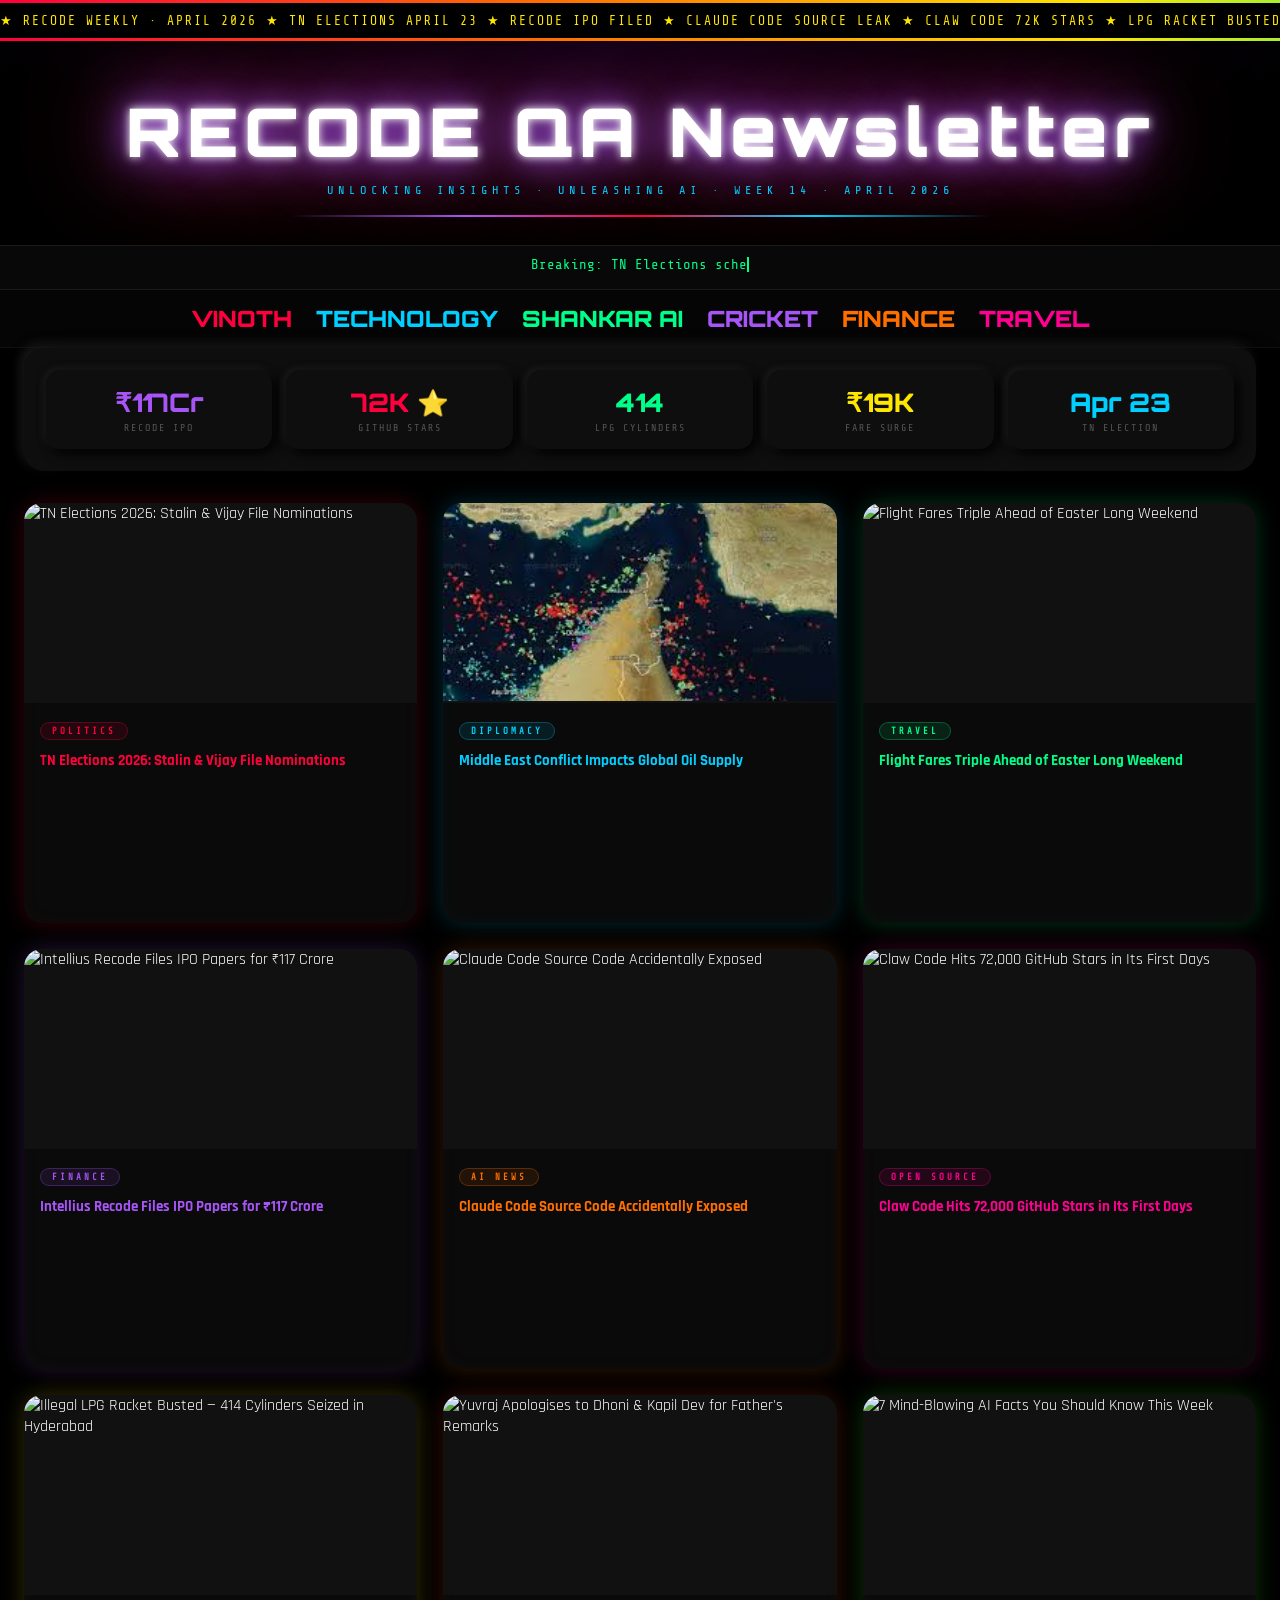
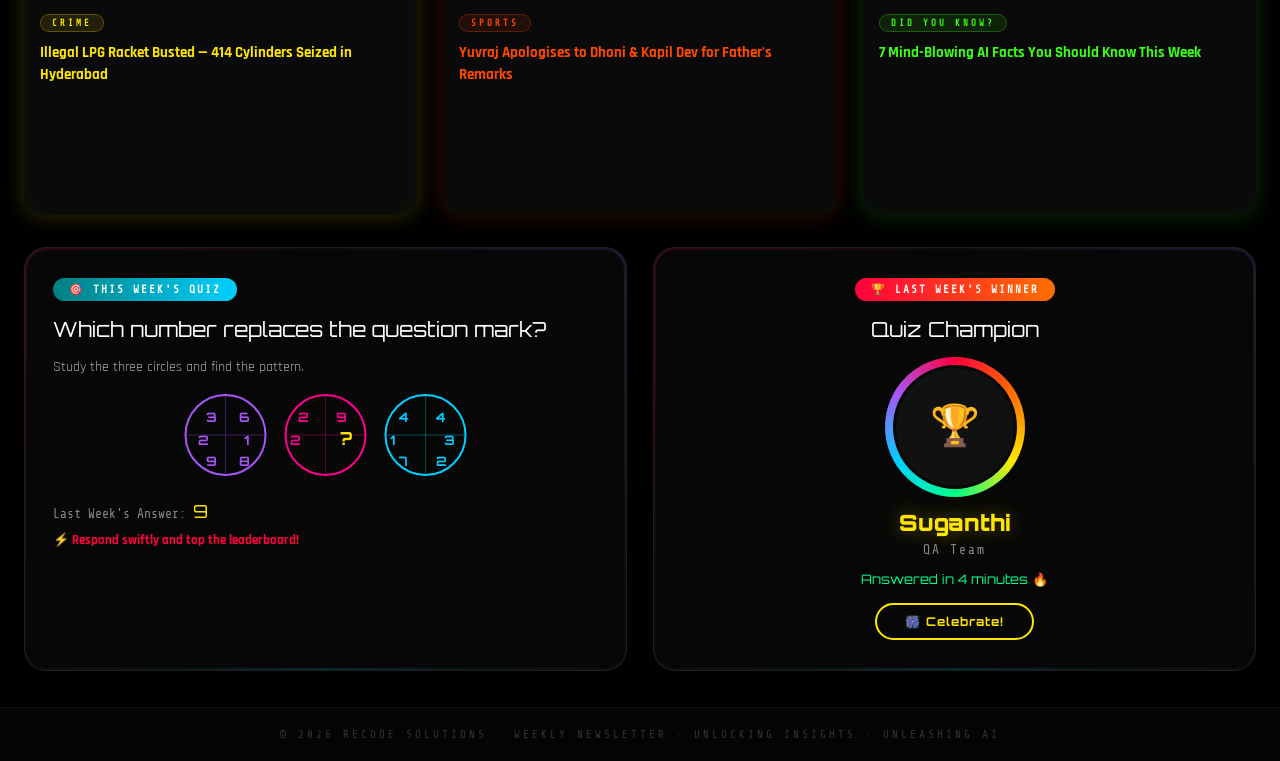
==== index.html @ 5532de7b "Add files via upload" ====
<!DOCTYPE html>
<html lang="en">
<head>
<meta charset="UTF-8">
<meta name="viewport" content="width=device-width, initial-scale=1.0">
<title>QA Weekly Newletter</title>
<style>
@import url('https://fonts.googleapis.com/css2?family=Orbitron:wght@700;900&family=Rajdhani:wght@400;600;700&family=Share+Tech+Mono&display=swap');
 
/* ============================================================
   ✏️  EDITOR: Change these values each week
   ============================================================ */
:root {
  --week-label: "WEEK 14 · APRIL 2026";
  --c1: #ff003c;
  --c2: #ff6f00;
  --c3: #ffe600;
  --c4: #00ff88;
  --c5: #00cfff;
  --c6: #a855f7;
  --c7: #ff0090;
  --c8: #ff4800;
  --c9: #39ff14;
}
 
/* ============================================================
   BASE
   ============================================================ */
*, *::before, *::after { margin: 0; padding: 0; box-sizing: border-box; }
html { scroll-behavior: smooth; }
body {
  background: #000;
  color: #fff;
  font-family: 'Rajdhani', sans-serif;
  font-size: 16px;
  overflow-x: hidden;
  cursor: crosshair;
}
 
/* ============================================================
   FIREWORKS CANVAS
   ============================================================ */
#fw-canvas {
  position: fixed; inset: 0;
  pointer-events: none;
  z-index: 9999;
}
 
/* ============================================================
   RAINBOW MARQUEE
   ============================================================ */
.marquee-border {
  background: linear-gradient(90deg,#ff003c,#ff6f00,#ffe600,#00ff88,#00cfff,#a855f7,#ff0090,#ff003c);
  background-size: 300% 100%;
  animation: gradShift 3s linear infinite;
  padding: 3px 0;
}
@keyframes gradShift { to { background-position: 300% center; } }
.marquee-inner {
  background: #000;
  padding: 7px 0;
  overflow: hidden;
  white-space: nowrap;
}
.marquee-text {
  display: inline-block;
  animation: roll 25s linear infinite;
  font-family: 'Share Tech Mono', monospace;
  font-size: 13px;
  letter-spacing: 2px;
  color: #ffe600;
}
@keyframes roll { from { transform: translateX(0); } to { transform: translateX(-50%); } }
 
/* ============================================================
   HEADER
   ============================================================ */
header {
  text-align: center;
  padding: 48px 24px 28px;
  position: relative;
  overflow: hidden;
}
.header-glow {
  position: absolute; inset: 0;
  background: radial-gradient(ellipse 80% 60% at 50% 0%, #1a003088 0%, #000 70%);
}
.neon-title {
  position: relative;
  font-family: 'Orbitron', monospace;
  font-size: clamp(2rem, 6vw, 4.2rem);
  font-weight: 900;
  letter-spacing: 6px;
  color: #fff;
  text-shadow: 0 0 10px #fff, 0 0 30px #a855f7, 0 0 70px #a855f7, 0 0 120px #ff003c;
  animation: flicker 5s infinite;
}
@keyframes flicker {
  0%,94%,100% { text-shadow: 0 0 10px #fff, 0 0 30px #a855f7, 0 0 70px #a855f7, 0 0 120px #ff003c; }
  95% { text-shadow: 0 0 4px #fff, 0 0 8px #a855f7; }
  97% { text-shadow: 0 0 10px #fff, 0 0 30px #a855f7, 0 0 70px #a855f7, 0 0 120px #ff003c; }
}
.header-sub {
  position: relative;
  font-family: 'Share Tech Mono', monospace;
  font-size: 12px;
  letter-spacing: 5px;
  color: #00cfff;
  margin-top: 10px;
  animation: pulseFade 2.5s ease-in-out infinite;
}
@keyframes pulseFade { 0%,100%{opacity:1} 50%{opacity:.35} }
.header-rule {
  position: relative;
  height: 2px;
  background: linear-gradient(90deg, transparent, #a855f7, #ff003c, #00cfff, transparent);
  max-width: 700px;
  margin: 18px auto 0;
}
 
/* ============================================================
   TYPEWRITER BAR
   ============================================================ */
.tw-bar {
  background: #080808;
  border-top: 1px solid #1a1a1a;
  border-bottom: 1px solid #1a1a1a;
  padding: 11px 24px;
  text-align: center;
}
.tw-text {
  font-family: 'Share Tech Mono', monospace;
  font-size: 14px;
  color: #00ff88;
  border-right: 2px solid #00ff88;
  display: inline-block;
  animation: blink .6s step-end infinite;
  white-space: nowrap;
  overflow: hidden;
  max-width: 90vw;
}
@keyframes blink { 50% { border-color: transparent; } }
 
/* ============================================================
   KINETIC TOPICS
   ============================================================ */
.kinetic-strip {
  overflow: hidden;
  padding: 14px 20px;
  background: #050505;
  border-bottom: 1px solid #111;
  text-align: center;
}
.kinetic-word {
  display: inline-block;
  font-family: 'Orbitron', monospace;
  font-size: clamp(.8rem, 2.2vw, 1.4rem);
  font-weight: 900;
  margin: 0 10px;
  cursor: pointer;
  transition: transform .15s;
  animation: float 3s ease-in-out infinite;
}
.kinetic-word:nth-child(1) { color: var(--c1); animation-delay: 0s; }
.kinetic-word:nth-child(2) { color: var(--c5); animation-delay: .2s; }
.kinetic-word:nth-child(3) { color: var(--c4); animation-delay: .4s; }
.kinetic-word:nth-child(4) { color: var(--c6); animation-delay: .6s; }
.kinetic-word:nth-child(5) { color: var(--c2); animation-delay: .8s; }
.kinetic-word:nth-child(6) { color: var(--c7); animation-delay: 1s; }
@keyframes float { 0%,100%{transform:translateY(0) rotate(0)} 50%{transform:translateY(-8px) rotate(-2deg)} }
 
/* ============================================================
   STATS STRIP (Neumorphism)
   ============================================================ */
.neu-strip {
  margin: 0 24px 32px;
  background: #0e0e0e;
  border-radius: 20px;
  padding: 22px;
  box-shadow: 8px 8px 22px #000, -4px -4px 12px #1c1c1c;
  display: flex;
  gap: 14px;
  flex-wrap: wrap;
  justify-content: center;
}
.neu-stat {
  background: #0e0e0e;
  border-radius: 14px;
  padding: 16px 22px;
  box-shadow: 4px 4px 12px #000, -2px -2px 7px #1e1e1e;
  text-align: center;
  flex: 1;
  min-width: 120px;
  cursor: pointer;
  transition: box-shadow .2s, transform .2s;
}
.neu-stat:hover {
  box-shadow: inset 3px 3px 10px #000, inset -2px -2px 6px #1e1e1e;
  transform: scale(.97);
}
.neu-num {
  font-family: 'Orbitron', monospace;
  font-size: 1.6rem;
  font-weight: 900;
  margin-bottom: 4px;
}
.neu-label {
  font-size: 10px;
  color: #555;
  letter-spacing: 2px;
  text-transform: uppercase;
  font-family: 'Share Tech Mono', monospace;
}
 
/* ============================================================
   MAIN GRID
   ============================================================ */
.grid {
  display: grid;
  grid-template-columns: repeat(auto-fit, minmax(300px, 1fr));
  gap: 26px;
  padding: 0 24px 32px;
}
 
/* ============================================================
   FLIP CARDS (3D)
   ============================================================ */
.flip-card {
  perspective: 1100px;
  cursor: pointer;
  height: 420px;
}
.flip-inner {
  position: relative;
  width: 100%;
  height: 100%;
  transform-style: preserve-3d;
  transition: transform .75s cubic-bezier(.4,2,.55,1);
}
.flip-card:hover .flip-inner { transform: rotateY(180deg); }
.flip-front, .flip-back {
  position: absolute;
  inset: 0;
  backface-visibility: hidden;
  border-radius: 18px;
  overflow: hidden;
}
.flip-front { background: #0a0a0a; }
.flip-back {
  transform: rotateY(180deg);
  display: flex;
  flex-direction: column;
  justify-content: center;
  align-items: center;
  padding: 28px 24px;
  text-align: center;
  gap: 12px;
}
.card-img {
  width: 100%;
  height: 200px;
  object-fit: cover;
  display: block;
  border-bottom: 2px solid #111;
}
.card-body { padding: 16px; }
.card-tag {
  display: inline-block;
  font-size: 9px;
  font-weight: 700;
  font-family: 'Share Tech Mono', monospace;
  letter-spacing: 3px;
  padding: 3px 11px;
  border-radius: 20px;
  margin-bottom: 10px;
  text-transform: uppercase;
}
.card-title {
  font-size: 15px;
  font-weight: 700;
  line-height: 1.45;
  font-family: 'Rajdhani', sans-serif;
}
.back-emoji { font-size: 44px; line-height: 1; }
.back-title { font-size: 17px; font-weight: 700; color: #fff; font-family: 'Orbitron', monospace; line-height: 1.3; }
.back-text { font-size: 13px; line-height: 1.7; opacity: .82; font-family: 'Rajdhani', sans-serif; }
.back-btn {
  margin-top: 6px;
  padding: 9px 24px;
  border-radius: 30px;
  border: none;
  font-weight: 700;
  font-size: 13px;
  font-family: 'Orbitron', monospace;
  letter-spacing: 1px;
  cursor: pointer;
  transition: transform .2s, box-shadow .2s;
}
.back-btn:hover { transform: scale(1.08); }
 
/* Per-card color theming — 9 colors */
.n1 .flip-front { box-shadow: 0 0 22px #ff003c33, inset 0 0 18px #ff003c0a; }
.n1 .flip-back  { background: linear-gradient(135deg,#1a0010,#2d0020); }
.n1 .card-tag   { background:#ff003c1a; color:var(--c1); border:1px solid #ff003c44; }
.n1 .card-title { color: var(--c1); }
.n1 .back-title { color: var(--c1); }
.n1 .back-btn   { background: var(--c1); color: #fff; }
 
.n2 .flip-front { box-shadow: 0 0 22px #00cfff33, inset 0 0 18px #00cfff0a; }
.n2 .flip-back  { background: linear-gradient(135deg,#001a2d,#00223d); }
.n2 .card-tag   { background:#00cfff1a; color:var(--c5); border:1px solid #00cfff44; }
.n2 .card-title { color: var(--c5); }
.n2 .back-title { color: var(--c5); }
.n2 .back-btn   { background: var(--c5); color: #000; }
 
.n3 .flip-front { box-shadow: 0 0 22px #00ff8833, inset 0 0 18px #00ff880a; }
.n3 .flip-back  { background: linear-gradient(135deg,#001a10,#002018); }
.n3 .card-tag   { background:#00ff881a; color:var(--c4); border:1px solid #00ff8844; }
.n3 .card-title { color: var(--c4); }
.n3 .back-title { color: var(--c4); }
.n3 .back-btn   { background: var(--c4); color: #000; }
 
.n4 .flip-front { box-shadow: 0 0 22px #a855f733, inset 0 0 18px #a855f70a; }
.n4 .flip-back  { background: linear-gradient(135deg,#160028,#200038); }
.n4 .card-tag   { background:#a855f71a; color:var(--c6); border:1px solid #a855f744; }
.n4 .card-title { color: var(--c6); }
.n4 .back-title { color: var(--c6); }
.n4 .back-btn   { background: var(--c6); color: #fff; }
 
.n5 .flip-front { box-shadow: 0 0 22px #ff6f0033, inset 0 0 18px #ff6f000a; }
.n5 .flip-back  { background: linear-gradient(135deg,#1a0e00,#2a1600); }
.n5 .card-tag   { background:#ff6f001a; color:var(--c2); border:1px solid #ff6f0044; }
.n5 .card-title { color: var(--c2); }
.n5 .back-title { color: var(--c2); }
.n5 .back-btn   { background: var(--c2); color: #fff; }
 
.n6 .flip-front { box-shadow: 0 0 22px #ff009033, inset 0 0 18px #ff00900a; }
.n6 .flip-back  { background: linear-gradient(135deg,#1a0018,#2a0028); }
.n6 .card-tag   { background:#ff00901a; color:var(--c7); border:1px solid #ff009044; }
.n6 .card-title { color: var(--c7); }
.n6 .back-title { color: var(--c7); }
.n6 .back-btn   { background: var(--c7); color: #fff; }
 
.n7 .flip-front { box-shadow: 0 0 22px #ffe60033, inset 0 0 18px #ffe6000a; }
.n7 .flip-back  { background: linear-gradient(135deg,#1a1800,#2a2600); }
.n7 .card-tag   { background:#ffe6001a; color:var(--c3); border:1px solid #ffe60044; }
.n7 .card-title { color: var(--c3); }
.n7 .back-title { color: var(--c3); }
.n7 .back-btn   { background: var(--c3); color: #000; }
 
.n8 .flip-front { box-shadow: 0 0 22px #ff480033, inset 0 0 18px #ff48000a; }
.n8 .flip-back  { background: linear-gradient(135deg,#1a0800,#2a1000); }
.n8 .card-tag   { background:#ff48001a; color:var(--c8); border:1px solid #ff480044; }
.n8 .card-title { color: var(--c8); }
.n8 .back-title { color: var(--c8); }
.n8 .back-btn   { background: var(--c8); color: #fff; }
 
.n9 .flip-front { box-shadow: 0 0 22px #39ff1433, inset 0 0 18px #39ff140a; }
.n9 .flip-back  { background: linear-gradient(135deg,#001a00,#002800); }
.n9 .card-tag   { background:#39ff141a; color:var(--c9); border:1px solid #39ff1444; }
.n9 .card-title { color: var(--c9); }
.n9 .back-title { color: var(--c9); }
.n9 .back-btn   { background: var(--c9); color: #000; }
 
/* ============================================================
   BOTTOM ROW: QUIZ + WINNER
   ============================================================ */
.bottom-row {
  display: grid;
  grid-template-columns: 1fr 1fr;
  gap: 26px;
  padding: 0 24px 36px;
}
@media(max-width:640px) { .bottom-row { grid-template-columns: 1fr; } }
 
/* Glassmorphism panels */
.glass-panel {
  position: relative;
  background: rgba(255,255,255,.04);
  backdrop-filter: blur(20px);
  border: 1px solid rgba(255,255,255,.09);
  border-radius: 22px;
  padding: 30px 28px;
  overflow: hidden;
  cursor: pointer;
}
.glass-panel::before {
  content: '';
  position: absolute;
  top: -60%; left: -60%;
  width: 220%; height: 220%;
  background: conic-gradient(transparent 0deg,#a855f728 60deg,transparent 120deg,#00cfff28 180deg,transparent 240deg,#ff003c28 300deg,transparent 360deg);
  animation: spin 10s linear infinite;
  z-index: 0;
}
.glass-panel::after {
  content: '';
  position: absolute;
  inset: 2px;
  background: #070707;
  border-radius: 20px;
  z-index: 1;
}
@keyframes spin { to { transform: rotate(360deg); } }
.glass-inner { position: relative; z-index: 2; }
 
/* Quiz panel */
.quiz-badge {
  display: inline-block;
  padding: 5px 16px;
  border-radius: 20px;
  font-size: 11px;
  font-weight: 700;
  letter-spacing: 2px;
  background: linear-gradient(90deg, #008080, #00cfff);
  color: #fff;
  font-family: 'Share Tech Mono', monospace;
  text-transform: uppercase;
  margin-bottom: 14px;
}
.quiz-title {
  font-family: 'Orbitron', monospace;
  font-size: clamp(.9rem,2.2vw,1.3rem);
  color: #fff;
  margin-bottom: 14px;
  line-height: 1.4;
}
.quiz-question {
  font-size: 14px;
  color: #aaa;
  margin-bottom: 14px;
  font-family: 'Rajdhani', sans-serif;
}
.quiz-answer-box {
  display: flex;
  align-items: center;
  gap: 14px;
  flex-wrap: wrap;
  margin-bottom: 14px;
}
.quiz-last {
  font-size: 13px;
  color: #888;
  font-family: 'Share Tech Mono', monospace;
}
.quiz-last span { color: #ffe600; font-size: 18px; font-family: 'Orbitron', monospace; }
.quiz-cta {
  color: #ff003c;
  font-weight: 700;
  font-size: 13px;
  font-family: 'Rajdhani', sans-serif;
  margin-top: 10px;
}
 
/* Quiz SVG circles */
.quiz-svg text { font-family: 'Orbitron', monospace; font-weight: 700; }
 
/* Winner panel */
.winner-badge {
  display: inline-block;
  padding: 5px 16px;
  border-radius: 20px;
  font-size: 11px;
  font-weight: 700;
  letter-spacing: 2px;
  background: linear-gradient(90deg, #ff003c, #ff6f00);
  color: #fff;
  font-family: 'Share Tech Mono', monospace;
  text-transform: uppercase;
  margin-bottom: 14px;
}
.winner-title {
  font-family: 'Orbitron', monospace;
  font-size: clamp(.9rem,2.2vw,1.3rem);
  color: #fff;
  margin-bottom: 18px;
  line-height: 1.4;
}
.winner-photo-wrap {
  position: relative;
  width: 130px;
  height: 130px;
  margin: 0 auto 16px;
}
.winner-photo-ring {
  position: absolute;
  inset: -5px;
  border-radius: 50%;
  background: conic-gradient(#ff003c, #ff6f00, #ffe600, #00ff88, #00cfff, #a855f7, #ff003c);
  animation: spin 3s linear infinite;
}
.winner-photo-mask {
  position: absolute;
  inset: 3px;
  border-radius: 50%;
  background: #070707;
  z-index: 1;
}
.winner-photo {
  position: absolute;
  inset: 6px;
  border-radius: 50%;
  object-fit: cover;
  z-index: 2;
  width: calc(100% - 12px);
  height: calc(100% - 12px);
  display: block;
}
/* Placeholder avatar when no photo */
.winner-avatar {
  position: absolute;
  inset: 6px;
  border-radius: 50%;
  z-index: 2;
  display: flex;
  align-items: center;
  justify-content: center;
  font-size: 40px;
  background: #111;
}
.winner-name {
  font-family: 'Orbitron', monospace;
  font-size: 1.4rem;
  font-weight: 900;
  color: #ffe600;
  text-align: center;
  text-shadow: 0 0 20px #ffe60066;
  margin-bottom: 6px;
  animation: pulseFade 2s ease-in-out infinite;
}
.winner-dept {
  font-size: 13px;
  color: #888;
  text-align: center;
  font-family: 'Share Tech Mono', monospace;
  letter-spacing: 2px;
}
.winner-score {
  text-align: center;
  margin-top: 14px;
  font-family: 'Orbitron', monospace;
  font-size: 13px;
  color: #00ff88;
}
.confetti-btn {
  display: block;
  margin: 16px auto 0;
  padding: 9px 28px;
  border-radius: 30px;
  border: 2px solid #ffe600;
  background: transparent;
  color: #ffe600;
  font-family: 'Orbitron', monospace;
  font-size: 12px;
  font-weight: 700;
  cursor: pointer;
  letter-spacing: 1px;
  transition: background .2s, color .2s, transform .2s;
}
.confetti-btn:hover { background: #ffe600; color: #000; transform: scale(1.05); }
 
/* ============================================================
   CLICK BLAST
   ============================================================ */
.blast {
  position: fixed;
  width: 60px; height: 60px;
  border-radius: 50%;
  pointer-events: none;
  z-index: 9998;
  transform: translate(-50%,-50%) scale(0);
  animation: blastOut .5s ease forwards;
}
@keyframes blastOut {
  0%  { transform: translate(-50%,-50%) scale(0); opacity: 1; }
  100%{ transform: translate(-50%,-50%) scale(5); opacity: 0; }
}
 
/* ============================================================
   ANIMATION CLASSES
   ============================================================ */
@keyframes shake    { 0%,100%{transform:translateX(0)} 15%,45%,75%{transform:translateX(-8px)} 30%,60%,90%{transform:translateX(8px)} }
@keyframes rubber   { 0%{transform:scale(1,1)} 30%{transform:scale(1.25,.75)} 45%{transform:scale(.75,1.25)} 65%{transform:scale(1.1,.9)} 100%{transform:scale(1,1)} }
@keyframes flashAn  { 0%,100%{opacity:1} 50%{opacity:.08} }
@keyframes wobble   { 0%,100%{transform:rotate(0)} 15%{transform:rotate(-9deg)} 30%{transform:rotate(7deg)} 50%{transform:rotate(-5deg)} 70%{transform:rotate(3deg)} 90%{transform:rotate(-1deg)} }
@keyframes bounceUp { 0%,100%{transform:translateY(0)} 40%{transform:translateY(-28px)} 70%{transform:translateY(-14px)} 90%{transform:translateY(-4px)} }
.a-shake   { animation: shake    .5s ease }
.a-rubber  { animation: rubber   .6s ease }
.a-flash   { animation: flashAn  .35s ease 2 }
.a-wobble  { animation: wobble   .7s ease }
.a-bounce  { animation: bounceUp .8s ease }
 
/* ============================================================
   SCROLL REVEAL
   ============================================================ */
.reveal { opacity: 0; transform: translateY(36px); transition: opacity .7s ease, transform .7s ease; }
.reveal.in { opacity: 1; transform: translateY(0); }
 
/* ============================================================
   FOOTER
   ============================================================ */
footer {
  text-align: center;
  padding: 20px;
  background: #040404;
  border-top: 1px solid #111;
  font-size: 11px;
  color: #333;
  letter-spacing: 3px;
  font-family: 'Share Tech Mono', monospace;
}
 
/* ============================================================
   RESPONSIVE
   ============================================================ */
@media(max-width:480px) {
  .grid { grid-template-columns: 1fr; padding: 0 12px 24px; }
  .bottom-row { padding: 0 12px 28px; }
  .neu-strip { margin: 0 12px 24px; }
}
</style>
</head>
<body>
 
<canvas id="fw-canvas"></canvas>
 
<!-- ================================================================
  ✏️  HOW TO UPDATE EACH WEEK:
  
  1. Change MARQUEE text below
  2. Change TOPICS in kinetic strip
  3. Change STATS numbers
  4. Change each card: data-tag, data-emoji, heading, paragraph, img src
  5. Change QUIZ question image/text
  6. Change WINNER name, dept, photo src
================================================================ -->
 
 
<!-- ── MARQUEE ─────────────────────────────────────────────────── -->
<div class="marquee-border">
  <div class="marquee-inner">
    <span class="marquee-text" id="marquee-content">
      <!-- ✏️ EDIT: Add your weekly headlines here (copy the whole span and repeat) -->
      ★ RECODE WEEKLY · APRIL 2026 ★ TN ELECTIONS APRIL 23 ★ RECODE IPO FILED ★ CLAUDE CODE SOURCE LEAK ★ CLAW CODE 72K STARS ★ LPG RACKET BUSTED ★ YUVRAJ APOLOGY ★ FLIGHT FARES SURGE ★ DID YOU KNOW? ★ THIS WEEK'S QUIZ ★ &nbsp;&nbsp;&nbsp;&nbsp;
      ★ RECODE WEEKLY · APRIL 2026 ★ TN ELECTIONS APRIL 23 ★ RECODE IPO FILED ★ CLAUDE CODE SOURCE LEAK ★ CLAW CODE 72K STARS ★ LPG RACKET BUSTED ★ YUVRAJ APOLOGY ★ FLIGHT FARES SURGE ★ DID YOU KNOW? ★ THIS WEEK'S QUIZ ★ &nbsp;&nbsp;&nbsp;&nbsp;
    </span>
  </div>
</div>
 
 
<!-- ── HEADER ──────────────────────────────────────────────────── -->
<header>
  <div class="header-glow"></div>
  <div class="neon-title">RECODE QA Newsletter</div>
  <!-- ✏️ EDIT: Change edition label -->
  <div class="header-sub">UNLOCKING INSIGHTS · UNLEASHING AI · WEEK 14 · APRIL 2026</div>
  <div class="header-rule"></div>
</header>
 
 
<!-- ── TYPEWRITER BAR ──────────────────────────────────────────── -->
<div class="tw-bar"><span class="tw-text" id="tw"></span></div>
 
 
<!-- ── KINETIC TOPICS ──────────────────────────────────────────── -->
<div class="kinetic-strip">
  <!-- ✏️ EDIT: Change topic keywords to match this week's stories -->
  <span class="kinetic-word" onclick="anim(this,'a-shake')">VINOTH</span>
  <span class="kinetic-word" onclick="anim(this,'a-rubber')">TECHNOLOGY</span>
  <span class="kinetic-word" onclick="anim(this,'a-bounce')">SHANKAR AI</span>
  <span class="kinetic-word" onclick="anim(this,'a-wobble')">CRICKET</span>
  <span class="kinetic-word" onclick="anim(this,'a-flash')">FINANCE</span>
  <span class="kinetic-word" onclick="anim(this,'a-shake')">TRAVEL</span>
</div>
 
 
<!-- ── STATS STRIP ─────────────────────────────────────────────── -->
<div class="neu-strip reveal">
  <!-- ✏️ EDIT: Change numbers and labels each week -->
  <div class="neu-stat" onclick="blast(event,'#a855f7');anim(this,'a-bounce')">
    <div class="neu-num" style="color:var(--c6)">₹117Cr</div>
    <div class="neu-label">Recode IPO</div>
  </div>
  <div class="neu-stat" onclick="blast(event,'#ff003c');anim(this,'a-wobble')">
    <div class="neu-num" style="color:var(--c1)">72K ⭐</div>
    <div class="neu-label">GitHub Stars</div>
  </div>
  <div class="neu-stat" onclick="blast(event,'#00ff88');anim(this,'a-rubber')">
    <div class="neu-num" style="color:var(--c4)">414</div>
    <div class="neu-label">LPG Cylinders</div>
  </div>
  <div class="neu-stat" onclick="blast(event,'#ffe600');anim(this,'a-flash')">
    <div class="neu-num" style="color:var(--c3)">₹19K</div>
    <div class="neu-label">Fare Surge</div>
  </div>
  <div class="neu-stat" onclick="blast(event,'#00cfff');anim(this,'a-bounce')">
    <div class="neu-num" style="color:var(--c5)">Apr 23</div>
    <div class="neu-label">TN Election</div>
  </div>
</div>
 
 
<!-- ══════════════════════════════════════════════════════════════
     9 NEWS CARDS — EDIT EACH CARD'S content below
     Fields to update per card:
       data-tag  → category label
       data-emoji → emoji for back side
       <h3>      → headline
       <p>       → article paragraph (shown on back)
       <img src> → image URL or base64
     The front shows headline + image.
     Hover/tap the card to flip and read the full paragraph.
══════════════════════════════════════════════════════════════ -->
<div class="grid">
 
  <!-- CARD 1 ✏️ -->
  <article class="flip-card n1 reveal"
    data-tag="POLITICS"
    data-emoji=""
    data-headline="TN Elections 2026: Stalin & Vijay File Nominations"
    data-para="Actor-turned-politician Vijay has filed his nomination for the 2026 Tamil Nadu Assembly elections from Perambur and Tiruchi East constituencies as the president of Tamilaga Vettri Kazhagam. Meanwhile, Chief Minister M. K. Stalin filed from Kolathur, eyeing a fourth consecutive victory. Elections are set for April 23, 2026."
    data-img="https://encrypted-tbn0.gstatic.com/images?q=tbn:ANd9GcRANi2TZniHPhq_abMFI65aEJmJFAfCJL1vHQ&s"
    onclick="blast(event,'#ff003c')">
  </article>
 
  <!-- CARD 2 ✏️ -->
  <article class="flip-card n2 reveal"
    data-tag="DIPLOMACY"
    data-emoji="⛴️"
    data-headline="Middle East Conflict Impacts Global Oil Supply"
    data-para="The ongoing Middle East conflict has significantly disrupted global oil supply
routes, especially through the Strait of Hormuz, a vital energy corridor. Recent
reports highlight delays and restrictions in oil tanker movements, causing
concern across global markets. Since nearly 20% of the world’s oil passes
through this route, the disruption has created major supply uncertainty. Oil
prices have become volatile, with upward trends driven by fears of shortages.
Experts warn that prolonged tensions could push fuel prices higher and
contribute to global inflation. The crisis is also affecting international trade and
shipping operations. Several countries are assessing alternative supply
strategies to manage risks.​"
    data-img="[data-uri]"
    onclick="blast(event,'#00cfff')">
  </article>
 
  <!-- CARD 3 ✏️ -->
  <article class="flip-card n3 reveal"
    data-tag="TRAVEL"
    data-emoji="✈️"
    data-headline="Flight Fares Triple Ahead of Easter Long Weekend"
    data-para="Flight fares from Chennai have nearly tripled ahead of the Good Friday–Easter weekend due to high demand. Routes like Hyderabad, Kochi, and Bengaluru have seen sharp price increases, with fares rising up to ₹19,000. Travel within Tamil Nadu has also become significantly more expensive."
    data-img="https://via.placeholder.com/600x200/001a10/00ff88?text=Flight+Fare+Surge"
    onclick="blast(event,'#00ff88')">
  </article>
 
  <!-- CARD 4 ✏️ -->
  <article class="flip-card n4 reveal"
    data-tag="FINANCE"
    data-emoji="📈"
    data-headline="Intellius Recode Files IPO Papers for ₹117 Crore"
    data-para="Intellius Recode, a Chennai-based technology and digital automation company, filed for an IPO with SEBI on March 27. The IPO includes a ₹117 crore fresh issue and an offer-for-sale of 12.9 lakh shares. Promoters hold 86.84% stake. The company plans to use funds for digital worker development and sub-contracting costs."
    data-img="https://via.placeholder.com/600x200/160028/a855f7?text=Recode+IPO"
    onclick="blast(event,'#a855f7')">
  </article>
 
  <!-- CARD 5 ✏️ -->
  <article class="flip-card n5 reveal"
    data-tag="AI NEWS"
    data-emoji="🔓"
    data-headline="Claude Code Source Code Accidentally Exposed"
    data-para="Anthropic accidentally exposed the full source code of its coding tool Claude Code due to a packaging oversight. Security researcher Chao Fan Shau discovered that a 60MB source map file (cli.js.map) included in the npm package allowed full reconstruction of the original TypeScript code — a serious mistake in a production release."
    data-img="https://via.placeholder.com/600x200/1a0e00/ff6f00?text=Claude+Code+Leak"
    onclick="blast(event,'#ff6f00')">
  </article>
 
  <!-- CARD 6 ✏️ -->
  <article class="flip-card n6 reveal"
    data-tag="OPEN SOURCE"
    data-emoji="⭐"
    data-headline="Claw Code Hits 72,000 GitHub Stars in Its First Days"
    data-para="Claw Code is an open-source AI coding agent framework built in Python and Rust. It is a clean-room implementation focused on reconstructing and extending architectural patterns of AI coding agent harnesses — without tracking proprietary source code. The project serves as a foundation for open harness engineering research and AI-assisted software development."
    data-img="https://via.placeholder.com/600x200/1a0018/ff0090?text=Claw+Code"
    onclick="blast(event,'#ff0090')">
  </article>
 
  <!-- CARD 7 ✏️ -->
  <article class="flip-card n7 reveal"
    data-tag="CRIME"
    data-emoji="🚨"
    data-headline="Illegal LPG Racket Busted — 414 Cylinders Seized in Hyderabad"
    data-para="In a major crackdown, the Commissioner's Task Force (Jubilee Hills Zone), along with Banjara Hills police, arrested 10 persons for illegally stocking and selling LPG cylinders at inflated prices. Officials seized 414 gas cylinders of various capacities, along with transportation vehicles. The seized property is estimated at Rs 21.88 lakh."
    data-img="https://via.placeholder.com/600x200/1a1800/ffe600?text=LPG+Racket"
    onclick="blast(event,'#ffe600')">
  </article>
 
  <!-- CARD 8 ✏️ -->
  <article class="flip-card n8 reveal"
    data-tag="SPORTS"
    data-emoji="🏏"
    data-headline="Yuvraj Apologises to Dhoni & Kapil Dev for Father's Remarks"
    data-para="In a teaser released by Sports Tak, Yuvraj Singh acknowledged the issue and stated that he had told his father such comments were not appropriate. Yograj Singh has frequently criticized Dhoni over the years, particularly regarding Yuvraj's exclusion from the Indian team, but Yuvraj himself has largely stayed away from the controversy — until now."
    data-img="https://via.placeholder.com/600x200/1a0800/ff4800?text=Yuvraj+%26+Dhoni"
    onclick="blast(event,'#ff4800')">
  </article>
 
  <!-- CARD 9 ✏️ -->
  <article class="flip-card n9 reveal"
    data-tag="DID YOU KNOW?"
    data-emoji="🧠"
    data-headline="7 Mind-Blowing AI Facts You Should Know This Week"
    data-para="The term 'Artificial Intelligence' was first coined in 1956 at the Dartmouth Conference. AI can now generate realistic human voices almost indistinguishable from real speech. AI helps doctors detect diseases earlier. AI algorithms power spam filters, recommendation systems, and navigation apps. AI-created artwork sold at auction for over $400,000. AI beats world champions at chess and Go. Claude is an advanced AI assistant focused on safety and accuracy."
    data-img="https://via.placeholder.com/600x200/001a00/39ff14?text=AI+Facts"
    onclick="blast(event,'#39ff14')">
  </article>
 
</div><!-- /grid -->
 
 
<!-- ══════════════════════════════════════════════════════════════
     BOTTOM ROW: QUIZ  +  WINNER
══════════════════════════════════════════════════════════════ -->
<div class="bottom-row">
 
  <!-- QUIZ PANEL ✏️ -->
  <div class="glass-panel reveal" onclick="fireworks(event)">
    <div class="glass-inner">
      <span class="quiz-badge">🎯 THIS WEEK'S QUIZ</span>
 
      <!-- ✏️ EDIT: Change quiz question text -->
      <div class="quiz-title">Which number replaces the question mark?</div>
      <div class="quiz-question">Study the three circles and find the pattern.</div>
 
      <!-- ✏️ EDIT: Replace this SVG with your own puzzle image if needed -->
      <svg class="quiz-svg" width="100%" height="90" viewBox="0 0 300 90" style="margin-bottom:14px">
        <!-- Circle 1 -->
        <circle cx="50" cy="45" r="40" fill="none" stroke="#a855f7" stroke-width="2"/>
        <line x1="10" y1="45" x2="90" y2="45" stroke="#a855f755" stroke-width="1"/>
        <line x1="50" y1="5"  x2="50" y2="85" stroke="#a855f755" stroke-width="1"/>
        <text x="30" y="32" font-size="13" fill="#a855f7">3</text><text x="63" y="32" font-size="13" fill="#a855f7">6</text>
        <text x="22" y="55" font-size="13" fill="#a855f7">2</text><text x="68" y="55" font-size="13" fill="#a855f7">1</text>
        <text x="30" y="76" font-size="13" fill="#a855f7">9</text><text x="63" y="76" font-size="13" fill="#a855f7">8</text>
        <!-- Circle 2 -->
        <circle cx="150" cy="45" r="40" fill="none" stroke="#ff0090" stroke-width="2"/>
        <line x1="110" y1="45" x2="190" y2="45" stroke="#ff009055" stroke-width="1"/>
        <line x1="150" y1="5"  x2="150" y2="85" stroke="#ff009055" stroke-width="1"/>
        <text x="122" y="32" font-size="13" fill="#ff0090">2</text><text x="160" y="32" font-size="13" fill="#ff0090">9</text>
        <text x="114" y="55" font-size="13" fill="#ff0090">2</text>
        <text x="164" y="55" font-size="18" fill="#ffe600" font-weight="700">?</text>
        <!-- Circle 3 -->
        <circle cx="250" cy="45" r="40" fill="none" stroke="#00cfff" stroke-width="2"/>
        <line x1="210" y1="45" x2="290" y2="45" stroke="#00cfff55" stroke-width="1"/>
        <line x1="250" y1="5"  x2="250" y2="85" stroke="#00cfff55" stroke-width="1"/>
        <text x="223" y="32" font-size="13" fill="#00cfff">4</text><text x="260" y="32" font-size="13" fill="#00cfff">4</text>
        <text x="214" y="55" font-size="13" fill="#00cfff">1</text><text x="268" y="55" font-size="13" fill="#00cfff">3</text>
        <text x="223" y="76" font-size="13" fill="#00cfff">7</text><text x="260" y="76" font-size="13" fill="#00cfff">2</text>
      </svg>
 
      <!-- ✏️ EDIT: Update last week's answer -->
      <div class="quiz-last">Last Week's Answer: <span>9</span></div>
      <div class="quiz-cta">⚡ Respond swiftly and top the leaderboard!</div>
    </div>
  </div>
 
  <!-- WINNER PANEL ✏️ -->
  <div class="glass-panel reveal" onclick="fireworks(event)">
    <div class="glass-inner" style="text-align:center">
      <span class="winner-badge">🏆 LAST WEEK'S WINNER</span>
 
      <div class="winner-title">Quiz Champion</div>
 
      <div class="winner-photo-wrap">
        <div class="winner-photo-ring"></div>
        <div class="winner-photo-mask"></div>
 
        <!-- ✏️ EDIT: Replace src with actual winner photo URL or base64 -->
        <!-- If no photo, delete the <img> and uncomment the <div class="winner-avatar"> -->
        <img
          class="winner-photo"
          src="https://via.placeholder.com/130x130/111111/ffe600?text=👑"
          alt="Winner photo"
          onerror="this.style.display='none';this.nextElementSibling.style.display='flex'">
        <div class="winner-avatar" style="display:none">🏆</div>
      </div>
 
      <!-- ✏️ EDIT: Winner name and department -->
      <div class="winner-name">Suganthi</div>
      <div class="winner-dept">QA Team</div>
      <div class="winner-score">Answered in 4 minutes 🔥</div>
 
      <button class="confetti-btn" onclick="fireworks(event);event.stopPropagation()">
        🎆 Celebrate!
      </button>
    </div>
  </div>
 
</div><!-- /bottom-row -->
 
 
<!-- ── FOOTER ──────────────────────────────────────────────────── -->
<footer>
  <!-- ✏️ EDIT: Update year/company if needed -->
  © 2026 RECODE SOLUTIONS · WEEKLY NEWSLETTER · UNLOCKING INSIGHTS · UNLEASHING AI
</footer>
 
 
<!-- ================================================================
     JAVASCRIPT — No need to edit this section
================================================================ -->
<script>
/* ---- BUILD FLIP CARDS from data attributes ---- */
document.querySelectorAll('.flip-card').forEach(card => {
  const tag      = card.dataset.tag      || 'NEWS';
  const emoji    = card.dataset.emoji    || '📰';
  const headline = card.dataset.headline || 'Headline';
  const para     = card.dataset.para     || 'Paragraph.';
  const img      = card.dataset.img      || 'https://via.placeholder.com/600x200';
 
  card.innerHTML = `
    <div class="flip-inner">
      <div class="flip-front">
        <img class="card-img" src="${img}" alt="${headline}" loading="lazy"
             onerror="this.style.background='#111';this.style.height='200px'">
        <div class="card-body">
          <span class="card-tag">${tag}</span>
          <h3 class="card-title">${headline}</h3>
        </div>
      </div>
      <div class="flip-back">
        <div class="back-emoji">${emoji}</div>
        <div class="back-title">${headline}</div>
        <div class="back-text">${para}</div>
        <button class="back-btn" onclick="event.stopPropagation()">Read Full Story →</button>
      </div>
    </div>`;
});
 
/* ---- TYPEWRITER ---- */
const twEl = document.getElementById('tw');
// ✏️ EDIT: Change these rotating headlines
const phrases = [
  "Breaking: TN Elections scheduled for April 23, 2026...",
  "Recode files ₹117 Crore IPO with SEBI...",
  "Claude Code source accidentally exposed in npm package...",
  "Claw Code reaches 72,000 GitHub stars in days...",
  "Hover cards to flip · Click stats to blast · Click quiz for fireworks!"
];
let pi=0, ci=0, deleting=false;
function tw() {
  const p = phrases[pi];
  if (!deleting) {
    twEl.textContent = p.slice(0, ci+1); ci++;
    if (ci >= p.length) { deleting=true; setTimeout(tw, 2200); return; }
  } else {
    twEl.textContent = p.slice(0, ci-1); ci--;
    if (ci <= 0) { deleting=false; pi=(pi+1)%phrases.length; }
  }
  setTimeout(tw, deleting ? 38 : 75);
}
tw();
 
/* ---- ANIMATION TRIGGER ---- */
function anim(el, cls) {
  el.classList.remove(cls); void el.offsetWidth; el.classList.add(cls);
  el.addEventListener('animationend', () => el.classList.remove(cls), {once:true});
}
 
/* ---- BLAST RING ---- */
function blast(e, color) {
  e.stopPropagation && e.stopPropagation();
  const b = document.createElement('div');
  b.className = 'blast';
  b.style.cssText = `left:${e.clientX}px;top:${e.clientY}px;background:${color}`;
  document.body.appendChild(b);
  setTimeout(() => b.remove(), 600);
}
 
/* ---- FIREWORKS ---- */
const canvas = document.getElementById('fw-canvas');
const ctx    = canvas.getContext('2d');
function resize() { canvas.width=innerWidth; canvas.height=innerHeight; }
resize(); window.addEventListener('resize', resize);
 
const COLORS = ['#ff003c','#ff6f00','#ffe600','#00ff88','#00cfff','#a855f7','#ff0090','#fff','#39ff14'];
let particles = [], running = false;
 
function Spark(x, y) {
  this.x=x; this.y=y;
  this.vx=(Math.random()-.5)*14;
  this.vy=(Math.random()-.5)*14 - 5;
  this.alpha=1;
  this.r=Math.random()*4+2;
  this.col=COLORS[Math.floor(Math.random()*COLORS.length)];
}
 
function fireworks(e) {
  const x = e.clientX || innerWidth/2;
  const y = e.clientY || innerHeight/2;
  for (let i=0;i<100;i++) particles.push(new Spark(x,y));
  if (!running) loop();
}
 
function loop() {
  running = true;
  ctx.clearRect(0,0,canvas.width,canvas.height);
  particles = particles.filter(p => {
    p.x+=p.vx; p.y+=p.vy; p.vy+=0.28; p.alpha-=0.018;
    ctx.save(); ctx.globalAlpha=p.alpha; ctx.fillStyle=p.col;
    ctx.beginPath(); ctx.arc(p.x,p.y,p.r,0,Math.PI*2); ctx.fill(); ctx.restore();
    return p.alpha>0;
  });
  if (particles.length) requestAnimationFrame(loop); else running=false;
}
 
/* ---- SCROLL REVEAL ---- */
const obs = new IntersectionObserver(entries => {
  entries.forEach(e => { if (e.isIntersecting) e.target.classList.add('in'); });
}, { threshold: 0.1 });
document.querySelectorAll('.reveal').forEach(el => obs.observe(el));
</script>
</body>
</html>
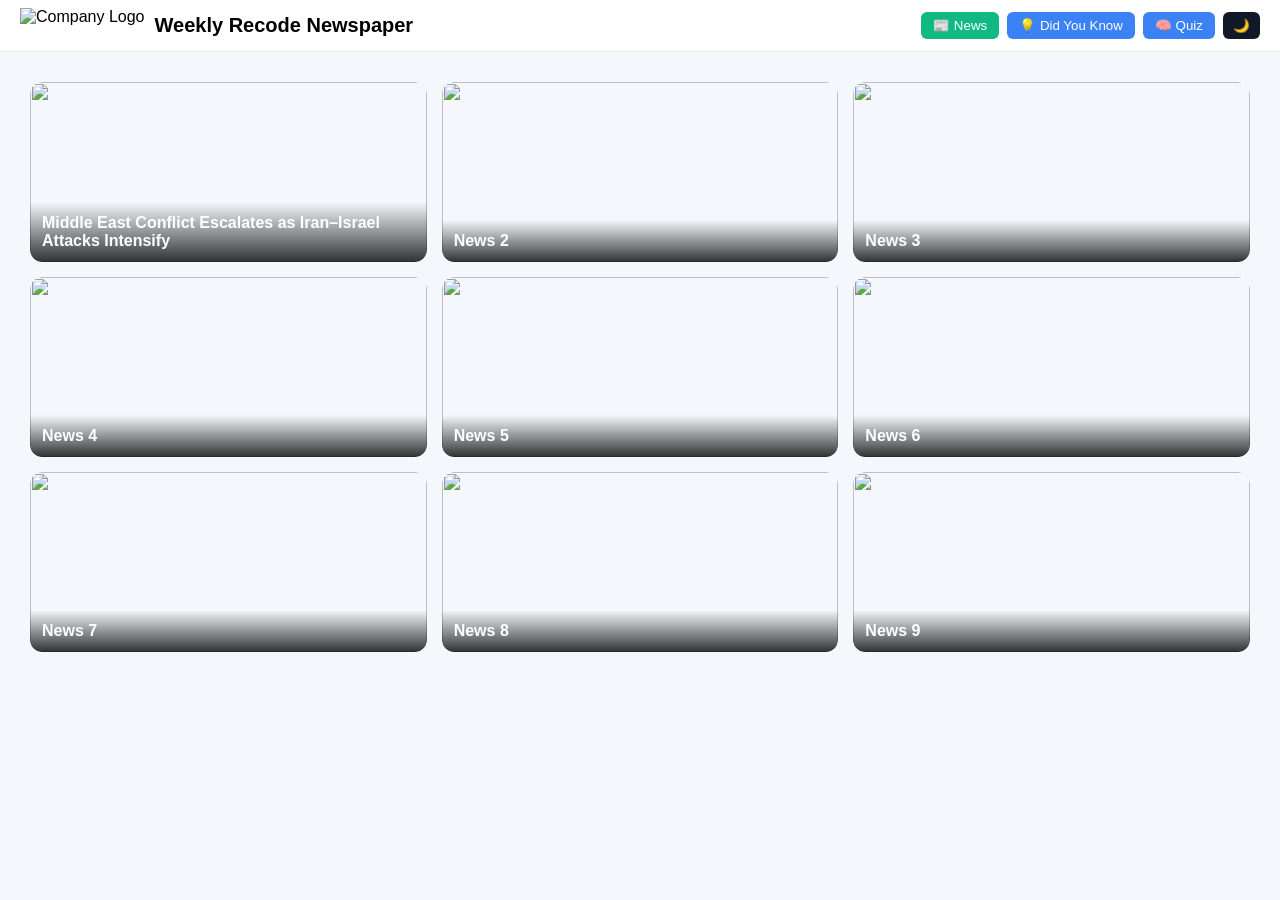
==== commit 225c6c11: "Add files via upload" ====
--- a/index.html
+++ b/index.html
@@ -1,1022 +1,127 @@
-
 <!DOCTYPE html>
 <html lang="en">
 <head>
-<meta charset="UTF-8">
-<meta name="viewport" content="width=device-width, initial-scale=1.0">
-<title>QA Weekly Newletter</title>
-<style>
-@import url('https://fonts.googleapis.com/css2?family=Orbitron:wght@700;900&family=Rajdhani:wght@400;600;700&family=Share+Tech+Mono&display=swap');
- 
-/* ============================================================
-   ✏️  EDITOR: Change these values each week
-   ============================================================ */
-:root {
-  --week-label: "WEEK 14 · APRIL 2026";
-  --c1: #ff003c;
-  --c2: #ff6f00;
-  --c3: #ffe600;
-  --c4: #00ff88;
-  --c5: #00cfff;
-  --c6: #a855f7;
-  --c7: #ff0090;
-  --c8: #ff4800;
-  --c9: #39ff14;
-}
- 
-/* ============================================================
-   BASE
-   ============================================================ */
-*, *::before, *::after { margin: 0; padding: 0; box-sizing: border-box; }
-html { scroll-behavior: smooth; }
-body {
-  background: #000;
-  color: #fff;
-  font-family: 'Rajdhani', sans-serif;
-  font-size: 16px;
-  overflow-x: hidden;
-  cursor: crosshair;
-}
- 
-/* ============================================================
-   FIREWORKS CANVAS
-   ============================================================ */
-#fw-canvas {
-  position: fixed; inset: 0;
-  pointer-events: none;
-  z-index: 9999;
-}
- 
-/* ============================================================
-   RAINBOW MARQUEE
-   ============================================================ */
-.marquee-border {
-  background: linear-gradient(90deg,#ff003c,#ff6f00,#ffe600,#00ff88,#00cfff,#a855f7,#ff0090,#ff003c);
-  background-size: 300% 100%;
-  animation: gradShift 3s linear infinite;
-  padding: 3px 0;
-}
-@keyframes gradShift { to { background-position: 300% center; } }
-.marquee-inner {
-  background: #000;
-  padding: 7px 0;
-  overflow: hidden;
-  white-space: nowrap;
-}
-.marquee-text {
-  display: inline-block;
-  animation: roll 25s linear infinite;
-  font-family: 'Share Tech Mono', monospace;
-  font-size: 13px;
-  letter-spacing: 2px;
-  color: #ffe600;
-}
-@keyframes roll { from { transform: translateX(0); } to { transform: translateX(-50%); } }
- 
-/* ============================================================
-   HEADER
-   ============================================================ */
-header {
-  text-align: center;
-  padding: 48px 24px 28px;
-  position: relative;
-  overflow: hidden;
-}
-.header-glow {
-  position: absolute; inset: 0;
-  background: radial-gradient(ellipse 80% 60% at 50% 0%, #1a003088 0%, #000 70%);
-}
-.neon-title {
-  position: relative;
-  font-family: 'Orbitron', monospace;
-  font-size: clamp(2rem, 6vw, 4.2rem);
-  font-weight: 900;
-  letter-spacing: 6px;
-  color: #fff;
-  text-shadow: 0 0 10px #fff, 0 0 30px #a855f7, 0 0 70px #a855f7, 0 0 120px #ff003c;
-  animation: flicker 5s infinite;
-}
-@keyframes flicker {
-  0%,94%,100% { text-shadow: 0 0 10px #fff, 0 0 30px #a855f7, 0 0 70px #a855f7, 0 0 120px #ff003c; }
-  95% { text-shadow: 0 0 4px #fff, 0 0 8px #a855f7; }
-  97% { text-shadow: 0 0 10px #fff, 0 0 30px #a855f7, 0 0 70px #a855f7, 0 0 120px #ff003c; }
-}
-.header-sub {
-  position: relative;
-  font-family: 'Share Tech Mono', monospace;
-  font-size: 12px;
-  letter-spacing: 5px;
-  color: #00cfff;
-  margin-top: 10px;
-  animation: pulseFade 2.5s ease-in-out infinite;
-}
-@keyframes pulseFade { 0%,100%{opacity:1} 50%{opacity:.35} }
-.header-rule {
-  position: relative;
-  height: 2px;
-  background: linear-gradient(90deg, transparent, #a855f7, #ff003c, #00cfff, transparent);
-  max-width: 700px;
-  margin: 18px auto 0;
-}
- 
-/* ============================================================
-   TYPEWRITER BAR
-   ============================================================ */
-.tw-bar {
-  background: #080808;
-  border-top: 1px solid #1a1a1a;
-  border-bottom: 1px solid #1a1a1a;
-  padding: 11px 24px;
-  text-align: center;
-}
-.tw-text {
-  font-family: 'Share Tech Mono', monospace;
-  font-size: 14px;
-  color: #00ff88;
-  border-right: 2px solid #00ff88;
-  display: inline-block;
-  animation: blink .6s step-end infinite;
-  white-space: nowrap;
-  overflow: hidden;
-  max-width: 90vw;
-}
-@keyframes blink { 50% { border-color: transparent; } }
- 
-/* ============================================================
-   KINETIC TOPICS
-   ============================================================ */
-.kinetic-strip {
-  overflow: hidden;
-  padding: 14px 20px;
-  background: #050505;
-  border-bottom: 1px solid #111;
-  text-align: center;
-}
-.kinetic-word {
-  display: inline-block;
-  font-family: 'Orbitron', monospace;
-  font-size: clamp(.8rem, 2.2vw, 1.4rem);
-  font-weight: 900;
-  margin: 0 10px;
-  cursor: pointer;
-  transition: transform .15s;
-  animation: float 3s ease-in-out infinite;
-}
-.kinetic-word:nth-child(1) { color: var(--c1); animation-delay: 0s; }
-.kinetic-word:nth-child(2) { color: var(--c5); animation-delay: .2s; }
-.kinetic-word:nth-child(3) { color: var(--c4); animation-delay: .4s; }
-.kinetic-word:nth-child(4) { color: var(--c6); animation-delay: .6s; }
-.kinetic-word:nth-child(5) { color: var(--c2); animation-delay: .8s; }
-.kinetic-word:nth-child(6) { color: var(--c7); animation-delay: 1s; }
-@keyframes float { 0%,100%{transform:translateY(0) rotate(0)} 50%{transform:translateY(-8px) rotate(-2deg)} }
- 
-/* ============================================================
-   STATS STRIP (Neumorphism)
-   ============================================================ */
-.neu-strip {
-  margin: 0 24px 32px;
-  background: #0e0e0e;
-  border-radius: 20px;
-  padding: 22px;
-  box-shadow: 8px 8px 22px #000, -4px -4px 12px #1c1c1c;
-  display: flex;
-  gap: 14px;
-  flex-wrap: wrap;
-  justify-content: center;
-}
-.neu-stat {
-  background: #0e0e0e;
-  border-radius: 14px;
-  padding: 16px 22px;
-  box-shadow: 4px 4px 12px #000, -2px -2px 7px #1e1e1e;
-  text-align: center;
-  flex: 1;
-  min-width: 120px;
-  cursor: pointer;
-  transition: box-shadow .2s, transform .2s;
-}
-.neu-stat:hover {
-  box-shadow: inset 3px 3px 10px #000, inset -2px -2px 6px #1e1e1e;
-  transform: scale(.97);
-}
-.neu-num {
-  font-family: 'Orbitron', monospace;
-  font-size: 1.6rem;
-  font-weight: 900;
-  margin-bottom: 4px;
-}
-.neu-label {
-  font-size: 10px;
-  color: #555;
-  letter-spacing: 2px;
-  text-transform: uppercase;
-  font-family: 'Share Tech Mono', monospace;
-}
- 
-/* ============================================================
-   MAIN GRID
-   ============================================================ */
-.grid {
-  display: grid;
-  grid-template-columns: repeat(auto-fit, minmax(300px, 1fr));
-  gap: 26px;
-  padding: 0 24px 32px;
-}
- 
-/* ============================================================
-   FLIP CARDS (3D)
-   ============================================================ */
-.flip-card {
-  perspective: 1100px;
-  cursor: pointer;
-  height: 420px;
-}
-.flip-inner {
-  position: relative;
-  width: 100%;
-  height: 100%;
-  transform-style: preserve-3d;
-  transition: transform .75s cubic-bezier(.4,2,.55,1);
-}
-.flip-card:hover .flip-inner { transform: rotateY(180deg); }
-.flip-front, .flip-back {
-  position: absolute;
-  inset: 0;
-  backface-visibility: hidden;
-  border-radius: 18px;
-  overflow: hidden;
-}
-.flip-front { background: #0a0a0a; }
-.flip-back {
-  transform: rotateY(180deg);
-  display: flex;
-  flex-direction: column;
-  justify-content: center;
-  align-items: center;
-  padding: 28px 24px;
-  text-align: center;
-  gap: 12px;
-}
-.card-img {
-  width: 100%;
-  height: 200px;
-  object-fit: cover;
-  display: block;
-  border-bottom: 2px solid #111;
-}
-.card-body { padding: 16px; }
-.card-tag {
-  display: inline-block;
-  font-size: 9px;
-  font-weight: 700;
-  font-family: 'Share Tech Mono', monospace;
-  letter-spacing: 3px;
-  padding: 3px 11px;
-  border-radius: 20px;
-  margin-bottom: 10px;
-  text-transform: uppercase;
-}
-.card-title {
-  font-size: 15px;
-  font-weight: 700;
-  line-height: 1.45;
-  font-family: 'Rajdhani', sans-serif;
-}
-.back-emoji { font-size: 44px; line-height: 1; }
-.back-title { font-size: 17px; font-weight: 700; color: #fff; font-family: 'Orbitron', monospace; line-height: 1.3; }
-.back-text { font-size: 13px; line-height: 1.7; opacity: .82; font-family: 'Rajdhani', sans-serif; }
-.back-btn {
-  margin-top: 6px;
-  padding: 9px 24px;
-  border-radius: 30px;
-  border: none;
-  font-weight: 700;
-  font-size: 13px;
-  font-family: 'Orbitron', monospace;
-  letter-spacing: 1px;
-  cursor: pointer;
-  transition: transform .2s, box-shadow .2s;
-}
-.back-btn:hover { transform: scale(1.08); }
- 
-/* Per-card color theming — 9 colors */
-.n1 .flip-front { box-shadow: 0 0 22px #ff003c33, inset 0 0 18px #ff003c0a; }
-.n1 .flip-back  { background: linear-gradient(135deg,#1a0010,#2d0020); }
-.n1 .card-tag   { background:#ff003c1a; color:var(--c1); border:1px solid #ff003c44; }
-.n1 .card-title { color: var(--c1); }
-.n1 .back-title { color: var(--c1); }
-.n1 .back-btn   { background: var(--c1); color: #fff; }
- 
-.n2 .flip-front { box-shadow: 0 0 22px #00cfff33, inset 0 0 18px #00cfff0a; }
-.n2 .flip-back  { background: linear-gradient(135deg,#001a2d,#00223d); }
-.n2 .card-tag   { background:#00cfff1a; color:var(--c5); border:1px solid #00cfff44; }
-.n2 .card-title { color: var(--c5); }
-.n2 .back-title { color: var(--c5); }
-.n2 .back-btn   { background: var(--c5); color: #000; }
- 
-.n3 .flip-front { box-shadow: 0 0 22px #00ff8833, inset 0 0 18px #00ff880a; }
-.n3 .flip-back  { background: linear-gradient(135deg,#001a10,#002018); }
-.n3 .card-tag   { background:#00ff881a; color:var(--c4); border:1px solid #00ff8844; }
-.n3 .card-title { color: var(--c4); }
-.n3 .back-title { color: var(--c4); }
-.n3 .back-btn   { background: var(--c4); color: #000; }
- 
-.n4 .flip-front { box-shadow: 0 0 22px #a855f733, inset 0 0 18px #a855f70a; }
-.n4 .flip-back  { background: linear-gradient(135deg,#160028,#200038); }
-.n4 .card-tag   { background:#a855f71a; color:var(--c6); border:1px solid #a855f744; }
-.n4 .card-title { color: var(--c6); }
-.n4 .back-title { color: var(--c6); }
-.n4 .back-btn   { background: var(--c6); color: #fff; }
- 
-.n5 .flip-front { box-shadow: 0 0 22px #ff6f0033, inset 0 0 18px #ff6f000a; }
-.n5 .flip-back  { background: linear-gradient(135deg,#1a0e00,#2a1600); }
-.n5 .card-tag   { background:#ff6f001a; color:var(--c2); border:1px solid #ff6f0044; }
-.n5 .card-title { color: var(--c2); }
-.n5 .back-title { color: var(--c2); }
-.n5 .back-btn   { background: var(--c2); color: #fff; }
- 
-.n6 .flip-front { box-shadow: 0 0 22px #ff009033, inset 0 0 18px #ff00900a; }
-.n6 .flip-back  { background: linear-gradient(135deg,#1a0018,#2a0028); }
-.n6 .card-tag   { background:#ff00901a; color:var(--c7); border:1px solid #ff009044; }
-.n6 .card-title { color: var(--c7); }
-.n6 .back-title { color: var(--c7); }
-.n6 .back-btn   { background: var(--c7); color: #fff; }
- 
-.n7 .flip-front { box-shadow: 0 0 22px #ffe60033, inset 0 0 18px #ffe6000a; }
-.n7 .flip-back  { background: linear-gradient(135deg,#1a1800,#2a2600); }
-.n7 .card-tag   { background:#ffe6001a; color:var(--c3); border:1px solid #ffe60044; }
-.n7 .card-title { color: var(--c3); }
-.n7 .back-title { color: var(--c3); }
-.n7 .back-btn   { background: var(--c3); color: #000; }
- 
-.n8 .flip-front { box-shadow: 0 0 22px #ff480033, inset 0 0 18px #ff48000a; }
-.n8 .flip-back  { background: linear-gradient(135deg,#1a0800,#2a1000); }
-.n8 .card-tag   { background:#ff48001a; color:var(--c8); border:1px solid #ff480044; }
-.n8 .card-title { color: var(--c8); }
-.n8 .back-title { color: var(--c8); }
-.n8 .back-btn   { background: var(--c8); color: #fff; }
- 
-.n9 .flip-front { box-shadow: 0 0 22px #39ff1433, inset 0 0 18px #39ff140a; }
-.n9 .flip-back  { background: linear-gradient(135deg,#001a00,#002800); }
-.n9 .card-tag   { background:#39ff141a; color:var(--c9); border:1px solid #39ff1444; }
-.n9 .card-title { color: var(--c9); }
-.n9 .back-title { color: var(--c9); }
-.n9 .back-btn   { background: var(--c9); color: #000; }
- 
-/* ============================================================
-   BOTTOM ROW: QUIZ + WINNER
-   ============================================================ */
-.bottom-row {
-  display: grid;
-  grid-template-columns: 1fr 1fr;
-  gap: 26px;
-  padding: 0 24px 36px;
-}
-@media(max-width:640px) { .bottom-row { grid-template-columns: 1fr; } }
- 
-/* Glassmorphism panels */
-.glass-panel {
-  position: relative;
-  background: rgba(255,255,255,.04);
-  backdrop-filter: blur(20px);
-  border: 1px solid rgba(255,255,255,.09);
-  border-radius: 22px;
-  padding: 30px 28px;
-  overflow: hidden;
-  cursor: pointer;
-}
-.glass-panel::before {
-  content: '';
-  position: absolute;
-  top: -60%; left: -60%;
-  width: 220%; height: 220%;
-  background: conic-gradient(transparent 0deg,#a855f728 60deg,transparent 120deg,#00cfff28 180deg,transparent 240deg,#ff003c28 300deg,transparent 360deg);
-  animation: spin 10s linear infinite;
-  z-index: 0;
-}
-.glass-panel::after {
-  content: '';
-  position: absolute;
-  inset: 2px;
-  background: #070707;
-  border-radius: 20px;
-  z-index: 1;
-}
-@keyframes spin { to { transform: rotate(360deg); } }
-.glass-inner { position: relative; z-index: 2; }
- 
-/* Quiz panel */
-.quiz-badge {
-  display: inline-block;
-  padding: 5px 16px;
-  border-radius: 20px;
-  font-size: 11px;
-  font-weight: 700;
-  letter-spacing: 2px;
-  background: linear-gradient(90deg, #008080, #00cfff);
-  color: #fff;
-  font-family: 'Share Tech Mono', monospace;
-  text-transform: uppercase;
-  margin-bottom: 14px;
-}
-.quiz-title {
-  font-family: 'Orbitron', monospace;
-  font-size: clamp(.9rem,2.2vw,1.3rem);
-  color: #fff;
-  margin-bottom: 14px;
-  line-height: 1.4;
-}
-.quiz-question {
-  font-size: 14px;
-  color: #aaa;
-  margin-bottom: 14px;
-  font-family: 'Rajdhani', sans-serif;
-}
-.quiz-answer-box {
-  display: flex;
-  align-items: center;
-  gap: 14px;
-  flex-wrap: wrap;
-  margin-bottom: 14px;
-}
-.quiz-last {
-  font-size: 13px;
-  color: #888;
-  font-family: 'Share Tech Mono', monospace;
-}
-.quiz-last span { color: #ffe600; font-size: 18px; font-family: 'Orbitron', monospace; }
-.quiz-cta {
-  color: #ff003c;
-  font-weight: 700;
-  font-size: 13px;
-  font-family: 'Rajdhani', sans-serif;
-  margin-top: 10px;
-}
- 
-/* Quiz SVG circles */
-.quiz-svg text { font-family: 'Orbitron', monospace; font-weight: 700; }
- 
-/* Winner panel */
-.winner-badge {
-  display: inline-block;
-  padding: 5px 16px;
-  border-radius: 20px;
-  font-size: 11px;
-  font-weight: 700;
-  letter-spacing: 2px;
-  background: linear-gradient(90deg, #ff003c, #ff6f00);
-  color: #fff;
-  font-family: 'Share Tech Mono', monospace;
-  text-transform: uppercase;
-  margin-bottom: 14px;
-}
-.winner-title {
-  font-family: 'Orbitron', monospace;
-  font-size: clamp(.9rem,2.2vw,1.3rem);
-  color: #fff;
-  margin-bottom: 18px;
-  line-height: 1.4;
-}
-.winner-photo-wrap {
-  position: relative;
-  width: 130px;
-  height: 130px;
-  margin: 0 auto 16px;
-}
-.winner-photo-ring {
-  position: absolute;
-  inset: -5px;
-  border-radius: 50%;
-  background: conic-gradient(#ff003c, #ff6f00, #ffe600, #00ff88, #00cfff, #a855f7, #ff003c);
-  animation: spin 3s linear infinite;
-}
-.winner-photo-mask {
-  position: absolute;
-  inset: 3px;
-  border-radius: 50%;
-  background: #070707;
-  z-index: 1;
-}
-.winner-photo {
-  position: absolute;
-  inset: 6px;
-  border-radius: 50%;
-  object-fit: cover;
-  z-index: 2;
-  width: calc(100% - 12px);
-  height: calc(100% - 12px);
-  display: block;
-}
-/* Placeholder avatar when no photo */
-.winner-avatar {
-  position: absolute;
-  inset: 6px;
-  border-radius: 50%;
-  z-index: 2;
-  display: flex;
-  align-items: center;
-  justify-content: center;
-  font-size: 40px;
-  background: #111;
-}
-.winner-name {
-  font-family: 'Orbitron', monospace;
-  font-size: 1.4rem;
-  font-weight: 900;
-  color: #ffe600;
-  text-align: center;
-  text-shadow: 0 0 20px #ffe60066;
-  margin-bottom: 6px;
-  animation: pulseFade 2s ease-in-out infinite;
-}
-.winner-dept {
-  font-size: 13px;
-  color: #888;
-  text-align: center;
-  font-family: 'Share Tech Mono', monospace;
-  letter-spacing: 2px;
-}
-.winner-score {
-  text-align: center;
-  margin-top: 14px;
-  font-family: 'Orbitron', monospace;
-  font-size: 13px;
-  color: #00ff88;
-}
-.confetti-btn {
-  display: block;
-  margin: 16px auto 0;
-  padding: 9px 28px;
-  border-radius: 30px;
-  border: 2px solid #ffe600;
-  background: transparent;
-  color: #ffe600;
-  font-family: 'Orbitron', monospace;
-  font-size: 12px;
-  font-weight: 700;
-  cursor: pointer;
-  letter-spacing: 1px;
-  transition: background .2s, color .2s, transform .2s;
-}
-.confetti-btn:hover { background: #ffe600; color: #000; transform: scale(1.05); }
- 
-/* ============================================================
-   CLICK BLAST
-   ============================================================ */
-.blast {
-  position: fixed;
-  width: 60px; height: 60px;
-  border-radius: 50%;
-  pointer-events: none;
-  z-index: 9998;
-  transform: translate(-50%,-50%) scale(0);
-  animation: blastOut .5s ease forwards;
-}
-@keyframes blastOut {
-  0%  { transform: translate(-50%,-50%) scale(0); opacity: 1; }
-  100%{ transform: translate(-50%,-50%) scale(5); opacity: 0; }
-}
- 
-/* ============================================================
-   ANIMATION CLASSES
-   ============================================================ */
-@keyframes shake    { 0%,100%{transform:translateX(0)} 15%,45%,75%{transform:translateX(-8px)} 30%,60%,90%{transform:translateX(8px)} }
-@keyframes rubber   { 0%{transform:scale(1,1)} 30%{transform:scale(1.25,.75)} 45%{transform:scale(.75,1.25)} 65%{transform:scale(1.1,.9)} 100%{transform:scale(1,1)} }
-@keyframes flashAn  { 0%,100%{opacity:1} 50%{opacity:.08} }
-@keyframes wobble   { 0%,100%{transform:rotate(0)} 15%{transform:rotate(-9deg)} 30%{transform:rotate(7deg)} 50%{transform:rotate(-5deg)} 70%{transform:rotate(3deg)} 90%{transform:rotate(-1deg)} }
-@keyframes bounceUp { 0%,100%{transform:translateY(0)} 40%{transform:translateY(-28px)} 70%{transform:translateY(-14px)} 90%{transform:translateY(-4px)} }
-.a-shake   { animation: shake    .5s ease }
-.a-rubber  { animation: rubber   .6s ease }
-.a-flash   { animation: flashAn  .35s ease 2 }
-.a-wobble  { animation: wobble   .7s ease }
-.a-bounce  { animation: bounceUp .8s ease }
- 
-/* ============================================================
-   SCROLL REVEAL
-   ============================================================ */
-.reveal { opacity: 0; transform: translateY(36px); transition: opacity .7s ease, transform .7s ease; }
-.reveal.in { opacity: 1; transform: translateY(0); }
- 
-/* ============================================================
-   FOOTER
-   ============================================================ */
-footer {
-  text-align: center;
-  padding: 20px;
-  background: #040404;
-  border-top: 1px solid #111;
-  font-size: 11px;
-  color: #333;
-  letter-spacing: 3px;
-  font-family: 'Share Tech Mono', monospace;
-}
- 
-/* ============================================================
-   RESPONSIVE
-   ============================================================ */
-@media(max-width:480px) {
-  .grid { grid-template-columns: 1fr; padding: 0 12px 24px; }
-  .bottom-row { padding: 0 12px 28px; }
-  .neu-strip { margin: 0 12px 24px; }
-}
-</style>
+  <meta charset="UTF-8">
+  <title>Weekly Recode Newspaper</title>
+  <link rel="stylesheet" href="style.css">
 </head>
 <body>
- 
-<canvas id="fw-canvas"></canvas>
- 
-<!-- ================================================================
-  ✏️  HOW TO UPDATE EACH WEEK:
-  
-  1. Change MARQUEE text below
-  2. Change TOPICS in kinetic strip
-  3. Change STATS numbers
-  4. Change each card: data-tag, data-emoji, heading, paragraph, img src
-  5. Change QUIZ question image/text
-  6. Change WINNER name, dept, photo src
-================================================================ -->
- 
- 
-<!-- ── MARQUEE ─────────────────────────────────────────────────── -->
-<div class="marquee-border">
-  <div class="marquee-inner">
-    <span class="marquee-text" id="marquee-content">
-      <!-- ✏️ EDIT: Add your weekly headlines here (copy the whole span and repeat) -->
-      ★ RECODE WEEKLY · APRIL 2026 ★ TN ELECTIONS APRIL 23 ★ RECODE IPO FILED ★ CLAUDE CODE SOURCE LEAK ★ CLAW CODE 72K STARS ★ LPG RACKET BUSTED ★ YUVRAJ APOLOGY ★ FLIGHT FARES SURGE ★ DID YOU KNOW? ★ THIS WEEK'S QUIZ ★ &nbsp;&nbsp;&nbsp;&nbsp;
-      ★ RECODE WEEKLY · APRIL 2026 ★ TN ELECTIONS APRIL 23 ★ RECODE IPO FILED ★ CLAUDE CODE SOURCE LEAK ★ CLAW CODE 72K STARS ★ LPG RACKET BUSTED ★ YUVRAJ APOLOGY ★ FLIGHT FARES SURGE ★ DID YOU KNOW? ★ THIS WEEK'S QUIZ ★ &nbsp;&nbsp;&nbsp;&nbsp;
-    </span>
+
+<header>
+  <div class="logo-section">
+    <img src="images/logo.jpg" alt="Company Logo" class="logo">
+    <h1>Weekly Recode Newspaper</h1>
+  </div>
+
+  <div class="nav-buttons">
+    <button class="nav-btn active" onclick="showPage(1)">📰 News</button>
+    <button class="nav-btn" onclick="showPage(2)">💡 Did You Know</button>
+    <button class="nav-btn" onclick="showPage(3)">🧠 Quiz</button>
+    <button class="dark-btn" onclick="toggleDarkMode()">🌙</button>
+  </div>
+</header>
+
+<!-- PAGE 1 -->
+<div id="page1" class="page">
+  <div class="container" id="newsContainer"></div>
+</div>
+
+<!-- PAGE 2 -->
+<div id="page2" class="page hidden">
+  <h2>💡 Did You Know?</h2>
+
+  <div class="flip-container stagger">
+
+    <div class="flip-card" onclick="this.classList.toggle('flip')">
+      <div class="flip-inner">
+        <div class="flip-front">AI</div>
+        <div class="flip-back">AI improves with better data.</div>
+      </div>
+    </div>
+
+    <div class="flip-card" onclick="this.classList.toggle('flip')">
+      <div class="flip-inner">
+        <div class="flip-front">Space</div>
+        <div class="flip-back">Space is completely silent.</div>
+      </div>
+    </div>
+
+    <div class="flip-card" onclick="this.classList.toggle('flip')">
+      <div class="flip-inner">
+        <div class="flip-front">Ocean</div>
+        <div class="flip-back">80% of ocean is unexplored.</div>
+      </div>
+    </div>
+
+    <div class="flip-card" onclick="this.classList.toggle('flip')">
+      <div class="flip-inner">
+        <div class="flip-front">Brain</div>
+        <div class="flip-back">Brain uses 20% of your energy.</div>
+      </div>
+    </div>
+
+    <div class="flip-card" onclick="this.classList.toggle('flip')">
+      <div class="flip-inner">
+        <div class="flip-front">Tech</div>
+        <div class="flip-back">First computer weighed 27 tons.</div>
+      </div>
+    </div>
+
   </div>
 </div>
- 
- 
-<!-- ── HEADER ──────────────────────────────────────────────────── -->
-<header>
-  <div class="header-glow"></div>
-  <div class="neon-title">RECODE QA Newsletter</div>
-  <!-- ✏️ EDIT: Change edition label -->
-  <div class="header-sub">UNLOCKING INSIGHTS · UNLEASHING AI · WEEK 14 · APRIL 2026</div>
-  <div class="header-rule"></div>
-</header>
- 
- 
-<!-- ── TYPEWRITER BAR ──────────────────────────────────────────── -->
-<div class="tw-bar"><span class="tw-text" id="tw"></span></div>
- 
- 
-<!-- ── KINETIC TOPICS ──────────────────────────────────────────── -->
-<div class="kinetic-strip">
-  <!-- ✏️ EDIT: Change topic keywords to match this week's stories -->
-  <span class="kinetic-word" onclick="anim(this,'a-shake')">VINOTH</span>
-  <span class="kinetic-word" onclick="anim(this,'a-rubber')">TECHNOLOGY</span>
-  <span class="kinetic-word" onclick="anim(this,'a-bounce')">SHANKAR AI</span>
-  <span class="kinetic-word" onclick="anim(this,'a-wobble')">CRICKET</span>
-  <span class="kinetic-word" onclick="anim(this,'a-flash')">FINANCE</span>
-  <span class="kinetic-word" onclick="anim(this,'a-shake')">TRAVEL</span>
+
+<!-- PAGE 3 -->
+<div id="page3" class="page hidden">
+
+  <!-- QUIZ FIRST -->
+  <h2>🧠 Today's Quiz</h2>
+  <div class="box quiz-box">
+    <p id="quizQ"></p>
+    <button onclick="showAnswer()">Show Answer</button>
+    <p id="quizA" class="hidden"></p>
+  </div>
+
+  <!-- WINNER SECTION -->
+  <h2>🏆 Last Week Winner</h2>
+  <div class="box winner-box">
+
+    <img id="winnerImg" class="winner-img" src="images/winner.jpg" alt="Winner">
+
+    <p id="winner"></p>
+
+  </div>
+
 </div>
- 
- 
-<!-- ── STATS STRIP ─────────────────────────────────────────────── -->
-<div class="neu-strip reveal">
-  <!-- ✏️ EDIT: Change numbers and labels each week -->
-  <div class="neu-stat" onclick="blast(event,'#a855f7');anim(this,'a-bounce')">
-    <div class="neu-num" style="color:var(--c6)">₹117Cr</div>
-    <div class="neu-label">Recode IPO</div>
+
+<!-- OVERLAY -->
+<div id="overlay" class="overlay"></div>
+
+<!-- POPUP -->
+<div id="popup" class="popup">
+
+  <div class="popup-content">
+
+    <span class="close" onclick="closePopup()">×</span>
+
+    <!-- Small Image -->
+    <img id="popupImg" class="popup-img">
+
+    <!-- Title -->
+    <h2 id="popupTitle" class="popup-title"></h2>
+
+    <!-- News Content -->
+    <p id="popupText" class="popup-text"></p>
+
+    <!-- Navigation -->
+    <div class="navBtns">
+      <button onclick="prevNews()">⬅</button>
+      <button onclick="nextNews()">➡</button>
+    </div>
+
   </div>
-  <div class="neu-stat" onclick="blast(event,'#ff003c');anim(this,'a-wobble')">
-    <div class="neu-num" style="color:var(--c1)">72K ⭐</div>
-    <div class="neu-label">GitHub Stars</div>
-  </div>
-  <div class="neu-stat" onclick="blast(event,'#00ff88');anim(this,'a-rubber')">
-    <div class="neu-num" style="color:var(--c4)">414</div>
-    <div class="neu-label">LPG Cylinders</div>
-  </div>
-  <div class="neu-stat" onclick="blast(event,'#ffe600');anim(this,'a-flash')">
-    <div class="neu-num" style="color:var(--c3)">₹19K</div>
-    <div class="neu-label">Fare Surge</div>
-  </div>
-  <div class="neu-stat" onclick="blast(event,'#00cfff');anim(this,'a-bounce')">
-    <div class="neu-num" style="color:var(--c5)">Apr 23</div>
-    <div class="neu-label">TN Election</div>
-  </div>
+
 </div>
- 
- 
-<!-- ══════════════════════════════════════════════════════════════
-     9 NEWS CARDS — EDIT EACH CARD'S content below
-     Fields to update per card:
-       data-tag  → category label
-       data-emoji → emoji for back side
-       <h3>      → headline
-       <p>       → article paragraph (shown on back)
-       <img src> → image URL or base64
-     The front shows headline + image.
-     Hover/tap the card to flip and read the full paragraph.
-══════════════════════════════════════════════════════════════ -->
-<div class="grid">
- 
-  <!-- CARD 1 ✏️ -->
-  <article class="flip-card n1 reveal"
-    data-tag="POLITICS"
-    data-emoji=""
-    data-headline="TN Elections 2026: Stalin & Vijay File Nominations"
-    data-para="Actor-turned-politician Vijay has filed his nomination for the 2026 Tamil Nadu Assembly elections from Perambur and Tiruchi East constituencies as the president of Tamilaga Vettri Kazhagam. Meanwhile, Chief Minister M. K. Stalin filed from Kolathur, eyeing a fourth consecutive victory. Elections are set for April 23, 2026."
-    data-img="https://encrypted-tbn0.gstatic.com/images?q=tbn:ANd9GcRANi2TZniHPhq_abMFI65aEJmJFAfCJL1vHQ&s"
-    onclick="blast(event,'#ff003c')">
-  </article>
- 
-  <!-- CARD 2 ✏️ -->
-  <article class="flip-card n2 reveal"
-    data-tag="DIPLOMACY"
-    data-emoji="⛴️"
-    data-headline="Middle East Conflict Impacts Global Oil Supply"
-    data-para="The ongoing Middle East conflict has significantly disrupted global oil supply
-routes, especially through the Strait of Hormuz, a vital energy corridor. Recent
-reports highlight delays and restrictions in oil tanker movements, causing
-concern across global markets. Since nearly 20% of the world’s oil passes
-through this route, the disruption has created major supply uncertainty. Oil
-prices have become volatile, with upward trends driven by fears of shortages.
-Experts warn that prolonged tensions could push fuel prices higher and
-contribute to global inflation. The crisis is also affecting international trade and
-shipping operations. Several countries are assessing alternative supply
-strategies to manage risks.​"
-    data-img="[data-uri]"
-    onclick="blast(event,'#00cfff')">
-  </article>
- 
-  <!-- CARD 3 ✏️ -->
-  <article class="flip-card n3 reveal"
-    data-tag="TRAVEL"
-    data-emoji="✈️"
-    data-headline="Flight Fares Triple Ahead of Easter Long Weekend"
-    data-para="Flight fares from Chennai have nearly tripled ahead of the Good Friday–Easter weekend due to high demand. Routes like Hyderabad, Kochi, and Bengaluru have seen sharp price increases, with fares rising up to ₹19,000. Travel within Tamil Nadu has also become significantly more expensive."
-    data-img="https://via.placeholder.com/600x200/001a10/00ff88?text=Flight+Fare+Surge"
-    onclick="blast(event,'#00ff88')">
-  </article>
- 
-  <!-- CARD 4 ✏️ -->
-  <article class="flip-card n4 reveal"
-    data-tag="FINANCE"
-    data-emoji="📈"
-    data-headline="Intellius Recode Files IPO Papers for ₹117 Crore"
-    data-para="Intellius Recode, a Chennai-based technology and digital automation company, filed for an IPO with SEBI on March 27. The IPO includes a ₹117 crore fresh issue and an offer-for-sale of 12.9 lakh shares. Promoters hold 86.84% stake. The company plans to use funds for digital worker development and sub-contracting costs."
-    data-img="https://via.placeholder.com/600x200/160028/a855f7?text=Recode+IPO"
-    onclick="blast(event,'#a855f7')">
-  </article>
- 
-  <!-- CARD 5 ✏️ -->
-  <article class="flip-card n5 reveal"
-    data-tag="AI NEWS"
-    data-emoji="🔓"
-    data-headline="Claude Code Source Code Accidentally Exposed"
-    data-para="Anthropic accidentally exposed the full source code of its coding tool Claude Code due to a packaging oversight. Security researcher Chao Fan Shau discovered that a 60MB source map file (cli.js.map) included in the npm package allowed full reconstruction of the original TypeScript code — a serious mistake in a production release."
-    data-img="https://via.placeholder.com/600x200/1a0e00/ff6f00?text=Claude+Code+Leak"
-    onclick="blast(event,'#ff6f00')">
-  </article>
- 
-  <!-- CARD 6 ✏️ -->
-  <article class="flip-card n6 reveal"
-    data-tag="OPEN SOURCE"
-    data-emoji="⭐"
-    data-headline="Claw Code Hits 72,000 GitHub Stars in Its First Days"
-    data-para="Claw Code is an open-source AI coding agent framework built in Python and Rust. It is a clean-room implementation focused on reconstructing and extending architectural patterns of AI coding agent harnesses — without tracking proprietary source code. The project serves as a foundation for open harness engineering research and AI-assisted software development."
-    data-img="https://via.placeholder.com/600x200/1a0018/ff0090?text=Claw+Code"
-    onclick="blast(event,'#ff0090')">
-  </article>
- 
-  <!-- CARD 7 ✏️ -->
-  <article class="flip-card n7 reveal"
-    data-tag="CRIME"
-    data-emoji="🚨"
-    data-headline="Illegal LPG Racket Busted — 414 Cylinders Seized in Hyderabad"
-    data-para="In a major crackdown, the Commissioner's Task Force (Jubilee Hills Zone), along with Banjara Hills police, arrested 10 persons for illegally stocking and selling LPG cylinders at inflated prices. Officials seized 414 gas cylinders of various capacities, along with transportation vehicles. The seized property is estimated at Rs 21.88 lakh."
-    data-img="https://via.placeholder.com/600x200/1a1800/ffe600?text=LPG+Racket"
-    onclick="blast(event,'#ffe600')">
-  </article>
- 
-  <!-- CARD 8 ✏️ -->
-  <article class="flip-card n8 reveal"
-    data-tag="SPORTS"
-    data-emoji="🏏"
-    data-headline="Yuvraj Apologises to Dhoni & Kapil Dev for Father's Remarks"
-    data-para="In a teaser released by Sports Tak, Yuvraj Singh acknowledged the issue and stated that he had told his father such comments were not appropriate. Yograj Singh has frequently criticized Dhoni over the years, particularly regarding Yuvraj's exclusion from the Indian team, but Yuvraj himself has largely stayed away from the controversy — until now."
-    data-img="https://via.placeholder.com/600x200/1a0800/ff4800?text=Yuvraj+%26+Dhoni"
-    onclick="blast(event,'#ff4800')">
-  </article>
- 
-  <!-- CARD 9 ✏️ -->
-  <article class="flip-card n9 reveal"
-    data-tag="DID YOU KNOW?"
-    data-emoji="🧠"
-    data-headline="7 Mind-Blowing AI Facts You Should Know This Week"
-    data-para="The term 'Artificial Intelligence' was first coined in 1956 at the Dartmouth Conference. AI can now generate realistic human voices almost indistinguishable from real speech. AI helps doctors detect diseases earlier. AI algorithms power spam filters, recommendation systems, and navigation apps. AI-created artwork sold at auction for over $400,000. AI beats world champions at chess and Go. Claude is an advanced AI assistant focused on safety and accuracy."
-    data-img="https://via.placeholder.com/600x200/001a00/39ff14?text=AI+Facts"
-    onclick="blast(event,'#39ff14')">
-  </article>
- 
-</div><!-- /grid -->
- 
- 
-<!-- ══════════════════════════════════════════════════════════════
-     BOTTOM ROW: QUIZ  +  WINNER
-══════════════════════════════════════════════════════════════ -->
-<div class="bottom-row">
- 
-  <!-- QUIZ PANEL ✏️ -->
-  <div class="glass-panel reveal" onclick="fireworks(event)">
-    <div class="glass-inner">
-      <span class="quiz-badge">🎯 THIS WEEK'S QUIZ</span>
- 
-      <!-- ✏️ EDIT: Change quiz question text -->
-      <div class="quiz-title">Which number replaces the question mark?</div>
-      <div class="quiz-question">Study the three circles and find the pattern.</div>
- 
-      <!-- ✏️ EDIT: Replace this SVG with your own puzzle image if needed -->
-      <svg class="quiz-svg" width="100%" height="90" viewBox="0 0 300 90" style="margin-bottom:14px">
-        <!-- Circle 1 -->
-        <circle cx="50" cy="45" r="40" fill="none" stroke="#a855f7" stroke-width="2"/>
-        <line x1="10" y1="45" x2="90" y2="45" stroke="#a855f755" stroke-width="1"/>
-        <line x1="50" y1="5"  x2="50" y2="85" stroke="#a855f755" stroke-width="1"/>
-        <text x="30" y="32" font-size="13" fill="#a855f7">3</text><text x="63" y="32" font-size="13" fill="#a855f7">6</text>
-        <text x="22" y="55" font-size="13" fill="#a855f7">2</text><text x="68" y="55" font-size="13" fill="#a855f7">1</text>
-        <text x="30" y="76" font-size="13" fill="#a855f7">9</text><text x="63" y="76" font-size="13" fill="#a855f7">8</text>
-        <!-- Circle 2 -->
-        <circle cx="150" cy="45" r="40" fill="none" stroke="#ff0090" stroke-width="2"/>
-        <line x1="110" y1="45" x2="190" y2="45" stroke="#ff009055" stroke-width="1"/>
-        <line x1="150" y1="5"  x2="150" y2="85" stroke="#ff009055" stroke-width="1"/>
-        <text x="122" y="32" font-size="13" fill="#ff0090">2</text><text x="160" y="32" font-size="13" fill="#ff0090">9</text>
-        <text x="114" y="55" font-size="13" fill="#ff0090">2</text>
-        <text x="164" y="55" font-size="18" fill="#ffe600" font-weight="700">?</text>
-        <!-- Circle 3 -->
-        <circle cx="250" cy="45" r="40" fill="none" stroke="#00cfff" stroke-width="2"/>
-        <line x1="210" y1="45" x2="290" y2="45" stroke="#00cfff55" stroke-width="1"/>
-        <line x1="250" y1="5"  x2="250" y2="85" stroke="#00cfff55" stroke-width="1"/>
-        <text x="223" y="32" font-size="13" fill="#00cfff">4</text><text x="260" y="32" font-size="13" fill="#00cfff">4</text>
-        <text x="214" y="55" font-size="13" fill="#00cfff">1</text><text x="268" y="55" font-size="13" fill="#00cfff">3</text>
-        <text x="223" y="76" font-size="13" fill="#00cfff">7</text><text x="260" y="76" font-size="13" fill="#00cfff">2</text>
-      </svg>
- 
-      <!-- ✏️ EDIT: Update last week's answer -->
-      <div class="quiz-last">Last Week's Answer: <span>9</span></div>
-      <div class="quiz-cta">⚡ Respond swiftly and top the leaderboard!</div>
-    </div>
-  </div>
- 
-  <!-- WINNER PANEL ✏️ -->
-  <div class="glass-panel reveal" onclick="fireworks(event)">
-    <div class="glass-inner" style="text-align:center">
-      <span class="winner-badge">🏆 LAST WEEK'S WINNER</span>
- 
-      <div class="winner-title">Quiz Champion</div>
- 
-      <div class="winner-photo-wrap">
-        <div class="winner-photo-ring"></div>
-        <div class="winner-photo-mask"></div>
- 
-        <!-- ✏️ EDIT: Replace src with actual winner photo URL or base64 -->
-        <!-- If no photo, delete the <img> and uncomment the <div class="winner-avatar"> -->
-        <img
-          class="winner-photo"
-          src="https://via.placeholder.com/130x130/111111/ffe600?text=👑"
-          alt="Winner photo"
-          onerror="this.style.display='none';this.nextElementSibling.style.display='flex'">
-        <div class="winner-avatar" style="display:none">🏆</div>
-      </div>
- 
-      <!-- ✏️ EDIT: Winner name and department -->
-      <div class="winner-name">Suganthi</div>
-      <div class="winner-dept">QA Team</div>
-      <div class="winner-score">Answered in 4 minutes 🔥</div>
- 
-      <button class="confetti-btn" onclick="fireworks(event);event.stopPropagation()">
-        🎆 Celebrate!
-      </button>
-    </div>
-  </div>
- 
-</div><!-- /bottom-row -->
- 
- 
-<!-- ── FOOTER ──────────────────────────────────────────────────── -->
-<footer>
-  <!-- ✏️ EDIT: Update year/company if needed -->
-  © 2026 RECODE SOLUTIONS · WEEKLY NEWSLETTER · UNLOCKING INSIGHTS · UNLEASHING AI
-</footer>
- 
- 
-<!-- ================================================================
-     JAVASCRIPT — No need to edit this section
-================================================================ -->
-<script>
-/* ---- BUILD FLIP CARDS from data attributes ---- */
-document.querySelectorAll('.flip-card').forEach(card => {
-  const tag      = card.dataset.tag      || 'NEWS';
-  const emoji    = card.dataset.emoji    || '📰';
-  const headline = card.dataset.headline || 'Headline';
-  const para     = card.dataset.para     || 'Paragraph.';
-  const img      = card.dataset.img      || 'https://via.placeholder.com/600x200';
- 
-  card.innerHTML = `
-    <div class="flip-inner">
-      <div class="flip-front">
-        <img class="card-img" src="${img}" alt="${headline}" loading="lazy"
-             onerror="this.style.background='#111';this.style.height='200px'">
-        <div class="card-body">
-          <span class="card-tag">${tag}</span>
-          <h3 class="card-title">${headline}</h3>
-        </div>
-      </div>
-      <div class="flip-back">
-        <div class="back-emoji">${emoji}</div>
-        <div class="back-title">${headline}</div>
-        <div class="back-text">${para}</div>
-        <button class="back-btn" onclick="event.stopPropagation()">Read Full Story →</button>
-      </div>
-    </div>`;
-});
- 
-/* ---- TYPEWRITER ---- */
-const twEl = document.getElementById('tw');
-// ✏️ EDIT: Change these rotating headlines
-const phrases = [
-  "Breaking: TN Elections scheduled for April 23, 2026...",
-  "Recode files ₹117 Crore IPO with SEBI...",
-  "Claude Code source accidentally exposed in npm package...",
-  "Claw Code reaches 72,000 GitHub stars in days...",
-  "Hover cards to flip · Click stats to blast · Click quiz for fireworks!"
-];
-let pi=0, ci=0, deleting=false;
-function tw() {
-  const p = phrases[pi];
-  if (!deleting) {
-    twEl.textContent = p.slice(0, ci+1); ci++;
-    if (ci >= p.length) { deleting=true; setTimeout(tw, 2200); return; }
-  } else {
-    twEl.textContent = p.slice(0, ci-1); ci--;
-    if (ci <= 0) { deleting=false; pi=(pi+1)%phrases.length; }
-  }
-  setTimeout(tw, deleting ? 38 : 75);
-}
-tw();
- 
-/* ---- ANIMATION TRIGGER ---- */
-function anim(el, cls) {
-  el.classList.remove(cls); void el.offsetWidth; el.classList.add(cls);
-  el.addEventListener('animationend', () => el.classList.remove(cls), {once:true});
-}
- 
-/* ---- BLAST RING ---- */
-function blast(e, color) {
-  e.stopPropagation && e.stopPropagation();
-  const b = document.createElement('div');
-  b.className = 'blast';
-  b.style.cssText = `left:${e.clientX}px;top:${e.clientY}px;background:${color}`;
-  document.body.appendChild(b);
-  setTimeout(() => b.remove(), 600);
-}
- 
-/* ---- FIREWORKS ---- */
-const canvas = document.getElementById('fw-canvas');
-const ctx    = canvas.getContext('2d');
-function resize() { canvas.width=innerWidth; canvas.height=innerHeight; }
-resize(); window.addEventListener('resize', resize);
- 
-const COLORS = ['#ff003c','#ff6f00','#ffe600','#00ff88','#00cfff','#a855f7','#ff0090','#fff','#39ff14'];
-let particles = [], running = false;
- 
-function Spark(x, y) {
-  this.x=x; this.y=y;
-  this.vx=(Math.random()-.5)*14;
-  this.vy=(Math.random()-.5)*14 - 5;
-  this.alpha=1;
-  this.r=Math.random()*4+2;
-  this.col=COLORS[Math.floor(Math.random()*COLORS.length)];
-}
- 
-function fireworks(e) {
-  const x = e.clientX || innerWidth/2;
-  const y = e.clientY || innerHeight/2;
-  for (let i=0;i<100;i++) particles.push(new Spark(x,y));
-  if (!running) loop();
-}
- 
-function loop() {
-  running = true;
-  ctx.clearRect(0,0,canvas.width,canvas.height);
-  particles = particles.filter(p => {
-    p.x+=p.vx; p.y+=p.vy; p.vy+=0.28; p.alpha-=0.018;
-    ctx.save(); ctx.globalAlpha=p.alpha; ctx.fillStyle=p.col;
-    ctx.beginPath(); ctx.arc(p.x,p.y,p.r,0,Math.PI*2); ctx.fill(); ctx.restore();
-    return p.alpha>0;
-  });
-  if (particles.length) requestAnimationFrame(loop); else running=false;
-}
- 
-/* ---- SCROLL REVEAL ---- */
-const obs = new IntersectionObserver(entries => {
-  entries.forEach(e => { if (e.isIntersecting) e.target.classList.add('in'); });
-}, { threshold: 0.1 });
-document.querySelectorAll('.reveal').forEach(el => obs.observe(el));
-</script>
+
+<script src="script.js"></script>
 </body>
-</html>
- +</html>
--- a/style.css
+++ b/style.css
@@ -0,0 +1,350 @@
+body {
+  font-family: Arial;
+  margin: 0;
+  background: #f4f7fb;
+}
+
+/* HEADER */
+header {
+  background: white;
+  padding: 8px 20px;
+  display: flex;
+  justify-content: space-between;
+  align-items: center;
+  border-bottom: 1px solid #e5e7eb;
+}
+
+.logo-section {
+  display: flex;
+  align-items: center;
+  gap: 10px;
+}
+
+.logo {
+  height: 35px;
+}
+
+.logo-section h1 {
+  font-size: 20px;
+  margin: 0;
+}
+
+/* NAV */
+.nav-buttons {
+  display: flex;
+  gap: 8px;
+}
+
+.nav-btn {
+  padding: 6px 12px;
+  border: none;
+  border-radius: 6px;
+  background: #3b82f6;
+  color: white;
+  cursor: pointer;
+}
+
+.nav-btn.active {
+  background: #10b981;
+}
+
+.dark-btn {
+  padding: 6px 10px;
+  background: #111827;
+  color: white;
+  border: none;
+  border-radius: 6px;
+}
+
+/* GRID */
+.container {
+  display: grid;
+  grid-template-columns: repeat(3, 1fr);
+  gap: 15px;
+  padding: 20px;
+}
+
+.page {
+  padding: 10px;
+}
+
+.hidden {
+  display: none;
+}
+
+/* CARD */
+.card {
+  border-radius: 12px;
+  overflow: hidden;
+  cursor: pointer;
+}
+
+/* IMAGE */
+.img-wrapper {
+  position: relative;
+}
+
+/* ===== NEWS IMAGE CLEAN ===== */
+.img-wrapper {
+  position: relative;
+  overflow: hidden;
+  border-radius: 12px;
+}
+
+/* Image styling */
+.img-wrapper img {
+  width: 100%;
+  height: 180px;              /* controls size */
+  object-fit: cover;          /* no stretch */
+  display: block;
+
+  transition: transform 0.4s ease;
+  image-rendering: auto;      /* improves clarity */
+}
+
+/* Hover zoom (professional touch) */
+.card:hover .img-wrapper img {
+  transform: scale(1.05);
+}
+
+/* TITLE OVERLAY */
+.overlay-title {
+  position: absolute;
+  bottom: 0;
+  width: 100%;
+  padding: 12px;
+  color: white;
+  font-weight: bold;
+  background: linear-gradient(to top, rgba(0,0,0,0.8), transparent);
+}
+
+/* ===== OVERLAY ===== */
+.overlay {
+  position: fixed;
+  inset: 0;
+  background: rgba(0,0,0,0.6);
+  backdrop-filter: blur(6px);
+  opacity: 0;
+  pointer-events: none;
+  transition: 0.3s;
+  z-index: 1000;
+}
+
+.overlay.show {
+  opacity: 1;
+  pointer-events: all;
+}
+
+/* ===== POPUP ===== */
+.popup {
+  position: fixed;
+  inset: 0;
+  display: flex;
+  justify-content: center;
+  align-items: center;
+
+  opacity: 0;
+  pointer-events: none;
+  transition: 0.3s;
+  z-index: 1001;
+}
+
+.popup.show {
+  opacity: 1;
+  pointer-events: all;
+}
+
+/* ===== CONTENT BOX ===== */
+.popup-content {
+  background: white;
+  width: 60%;
+  max-width: 700px;
+  border-radius: 14px;
+  padding: 20px;
+
+  transform: translateY(40px);
+  transition: 0.3s ease;
+}
+
+.popup.show .popup-content {
+  transform: translateY(0);
+}
+
+/* ===== IMAGE ===== */
+.popup-img {
+  width: 100%;
+  height: 220px;
+  object-fit: cover;
+  border-radius: 10px;
+  margin-bottom: 15px;
+}
+
+/* ===== TITLE ===== */
+.popup-title {
+  font-size: 22px;
+  margin: 10px 0;
+  color: #ef4444;
+}
+
+/* ===== TEXT ===== */
+.popup-text {
+  font-size: 15px;
+  line-height: 1.6;
+  color: #444;
+}
+
+/* ===== CLOSE BUTTON ===== */
+.close {
+  position: absolute;
+  top: 12px;
+  right: 15px;
+  font-size: 28px;
+  font-weight: bold;
+  color: #111;
+  cursor: pointer;
+  z-index: 10;
+}
+
+.close:hover {
+  color: red;
+}
+
+/* ===== NAV BUTTONS ===== */
+.navBtns {
+  margin-top: 15px;
+  text-align: center;
+}
+
+.navBtns button {
+  margin: 5px;
+  padding: 6px 12px;
+  border: none;
+  background: #3b82f6;
+  color: white;
+  border-radius: 6px;
+  cursor: pointer;
+}
+
+/* ===== DARK MODE BASE ===== */
+.dark-mode {
+  background: #0f172a;
+  color: white;
+}
+
+/* Header */
+.dark-mode header {
+  background: #111827;
+  border-bottom: 1px solid #374151;
+}
+
+/* Cards */
+.dark-mode .card {
+  background: #1e293b;
+}
+
+/* Popup */
+.dark-mode .popup-content {
+  background: #1e293b;
+  color: white;
+}
+
+/* Text */
+.dark-mode .popup-text {
+  color: #cbd5f5;
+}
+
+/* Buttons */
+.dark-mode .nav-btn {
+  background: #2563eb;
+}
+
+.dark-mode .dark-btn {
+  background: #374151;
+}
+
+/* ===== DARK MODE NEWS TITLE ===== */
+.dark-mode .overlay-title {
+  color: #ef4444;   /* red color */
+}
+
+/* Overlay */
+.dark-mode .overlay {
+  background: rgba(0,0,0,0.7);
+}
+
+/* ===== CONTAINER ===== */
+.flip-container.stagger {
+  display: grid;
+  grid-template-columns: repeat(3, 1fr);
+  gap: 20px;
+  margin-top: 25px;
+}
+
+/* ===== STAGGER EFFECT ===== */
+.flip-card:nth-child(2) {
+  transform: translateY(20px);
+}
+.flip-card:nth-child(4) {
+  transform: translateY(20px);
+}
+
+/* ===== CARD ===== */
+.flip-card {
+  perspective: 1000px;
+  cursor: pointer;
+  transition: transform 0.3s;
+}
+
+.flip-card:hover {
+  transform: translateY(-5px) scale(1.03);
+}
+
+/* ===== INNER ===== */
+.flip-inner {
+  position: relative;
+  width: 100%;
+  height: 160px;
+  transition: transform 0.6s ease;
+  transform-style: preserve-3d;
+}
+
+/* FLIP */
+.flip-card.flip .flip-inner {
+  transform: rotateY(180deg);
+}
+
+/* ===== FRONT & BACK ===== */
+.flip-front,
+.flip-back {
+  position: absolute;
+  width: 100%;
+  height: 100%;
+
+  display: flex;
+  justify-content: center;
+  align-items: center;
+
+  border-radius: 14px;
+  padding: 15px;
+  text-align: center;
+  font-weight: 600;
+
+  backface-visibility: hidden;
+  box-shadow: 0 8px 20px rgba(0,0,0,0.1);
+}
+
+/* FRONT (gradient) */
+.flip-front {
+  background: linear-gradient(135deg, #3b82f6, #1e40af);
+  color: white;
+  font-size: 18px;
+}
+
+/* BACK (soft green) */
+.flip-back {
+  background: linear-gradient(135deg, #10b981, #047857);
+  color: white;
+  transform: rotateY(180deg);
+  font-size: 14px;
+  line-height: 1.4;
+}
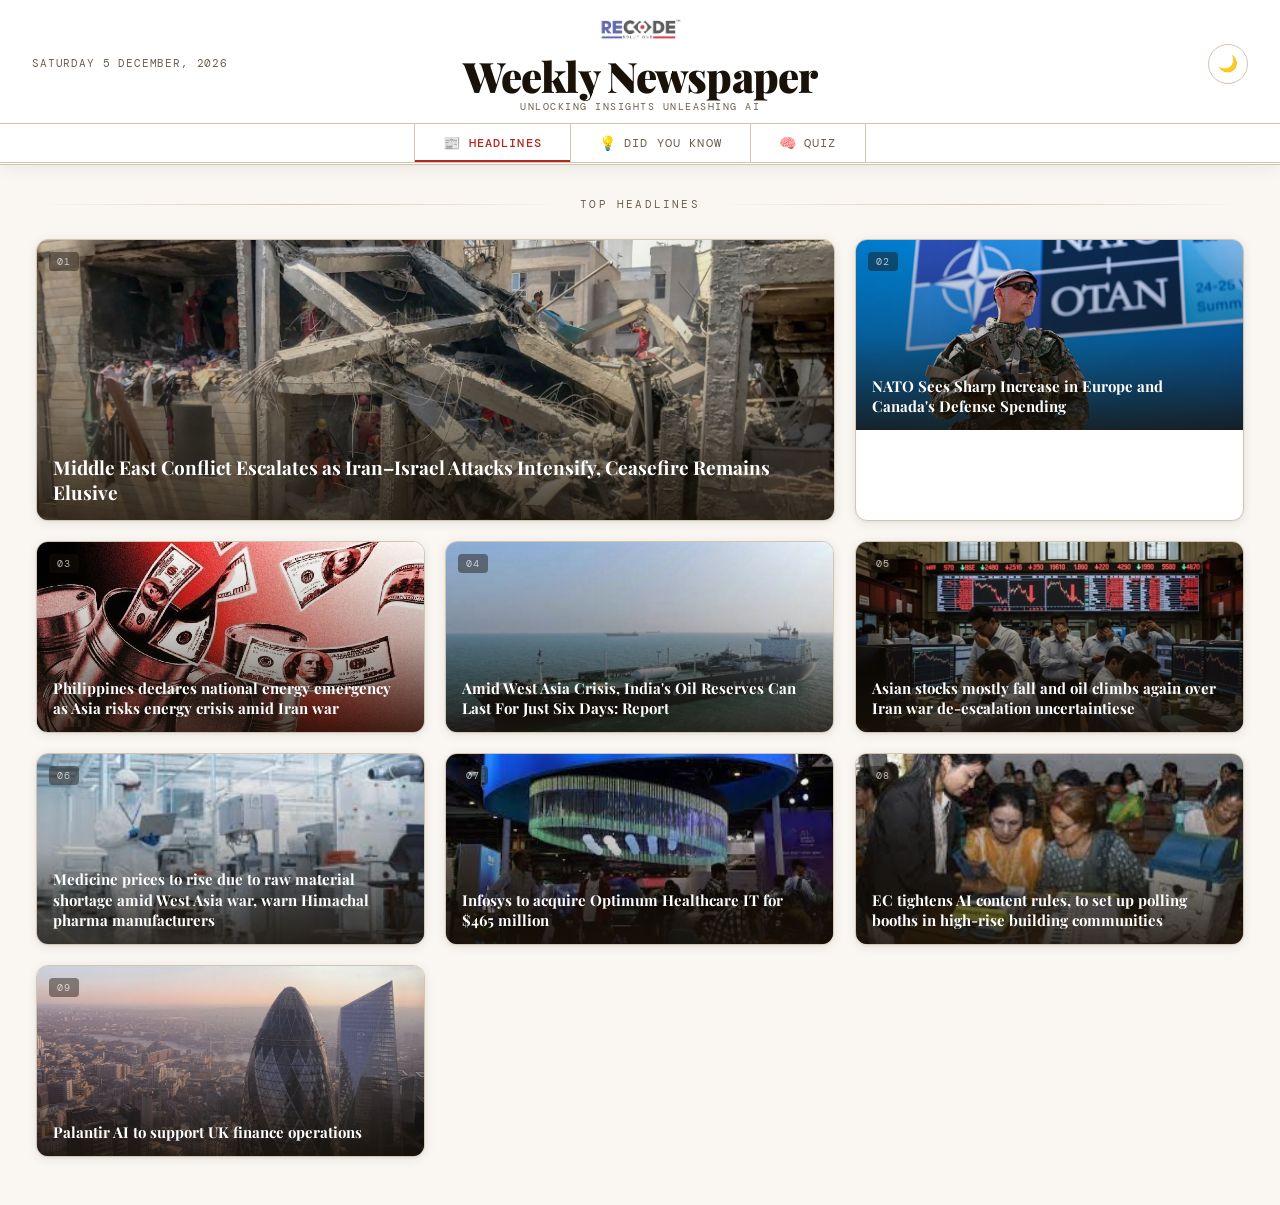
==== commit 859a4ca9: "Add files via upload" ====
--- a/index.html
+++ b/index.html
@@ -2,126 +2,141 @@
 <html lang="en">
 <head>
   <meta charset="UTF-8">
-  <title>Weekly Recode Newspaper</title>
+  <meta name="viewport" content="width=device-width, initial-scale=1.0">
+  <title>Weekly Newspaper</title>
+  <link rel="preconnect" href="https://fonts.googleapis.com">
+  <link rel="preconnect" href="https://fonts.gstatic.com" crossorigin>
+  <link href="https://fonts.googleapis.com/css2?family=Playfair+Display:ital,wght@0,400;0,700;0,900;1,400;1,700&family=Source+Serif+4:ital,opsz,wght@0,8..60,300;0,8..60,400;0,8..60,600;1,8..60,300;1,8..60,400&family=DM+Mono:wght@400;500&display=swap" rel="stylesheet">
   <link rel="stylesheet" href="style.css">
 </head>
 <body>
 
-<header>
-  <div class="logo-section">
-    <img src="images/logo.jpg" alt="Company Logo" class="logo">
-    <h1>Weekly Recode Newspaper</h1>
-  </div>
-
-  <div class="nav-buttons">
-    <button class="nav-btn active" onclick="showPage(1)">📰 News</button>
-    <button class="nav-btn" onclick="showPage(2)">💡 Did You Know</button>
-    <button class="nav-btn" onclick="showPage(3)">🧠 Quiz</button>
-    <button class="dark-btn" onclick="toggleDarkMode()">🌙</button>
-  </div>
-</header>
-
-<!-- PAGE 1 -->
-<div id="page1" class="page">
-  <div class="container" id="newsContainer"></div>
-</div>
-
-<!-- PAGE 2 -->
-<div id="page2" class="page hidden">
-  <h2>💡 Did You Know?</h2>
-
-  <div class="flip-container stagger">
-
-    <div class="flip-card" onclick="this.classList.toggle('flip')">
-      <div class="flip-inner">
-        <div class="flip-front">AI</div>
-        <div class="flip-back">AI improves with better data.</div>
+  <!-- MASTHEAD -->
+  <header class="masthead">
+    <div class="masthead-top">
+      <div class="masthead-meta">
+        
+        <span class="issue-label" id="currentDate"></span>
+      </div>
+      <div class="masthead-center">
+        <img src="images/logo.jpg" alt="Company Logo" class="logo">
+        <h1 class="newspaper-title">Weekly    Newspaper</h1>
+        <p class="newspaper-tagline">Unlocking Insights Unleashing AI</p>
+      </div>
+      <div class="masthead-actions">
+        <button class="theme-toggle" onclick="toggleDarkMode()" aria-label="Toggle dark mode">
+          <span class="theme-icon">🌙</span>
+        </button>
       </div>
     </div>
 
-    <div class="flip-card" onclick="this.classList.toggle('flip')">
-      <div class="flip-inner">
-        <div class="flip-front">Space</div>
-        <div class="flip-back">Space is completely silent.</div>
+    <nav class="nav-strip">
+      <button class="nav-btn active" onclick="showPage(1)" data-page="1">
+        <span class="nav-icon">📰</span>
+        <span>Headlines</span>
+      </button>
+      <button class="nav-btn" onclick="showPage(2)" data-page="2">
+        <span class="nav-icon">💡</span>
+        <span>Did You Know</span>
+      </button>
+      <button class="nav-btn" onclick="showPage(3)" data-page="3">
+        <span class="nav-icon">🧠</span>
+        <span>Quiz</span>
+      </button>
+    </nav>
+  </header>
+
+  <!-- PAGE 1: NEWS -->
+  <div id="page1" class="page">
+    <div class="section-label">
+      <span class="section-rule"></span>
+      <span class="section-name">Top Headlines</span>
+      <span class="section-rule"></span>
+    </div>
+    <div class="news-grid" id="newsContainer"></div>
+  </div>
+
+  <!-- PAGE 2: DID YOU KNOW -->
+  <div id="page2" class="page hidden">
+    <div class="section-label">
+      <span class="section-rule"></span>
+      <span class="section-name">Did You Know?</span>
+      <span class="section-rule"></span>
+    </div>
+    <p class="page-intro">Click any card to reveal the fact hidden inside.</p>
+    <div class="flip-container stagger"></div>
+  </div>
+
+  <!-- PAGE 3: QUIZ -->
+  <div id="page3" class="page hidden">
+    <div class="section-label">
+      <span class="section-rule"></span>
+      <span class="section-name">Weekly Challenge</span>
+      <span class="section-rule"></span>
+    </div>
+    <div class="quiz-layout">
+      <div class="left-section">
+        <div class="quiz-block">
+          <h2 class="block-title"><span class="title-accent">🧠</span> This Week's Quiz</h2>
+          <div class="quiz-image-box">
+            <img src="images/today-quiz.jpg" class="quiz-img" alt="Quiz">
+            <div class="image-caption">Tap the image to zoom</div>
+          </div>
+        </div>
+
+        <div class="answer-block">
+          <h2 class="block-title"><span class="title-accent">✅</span> Last Week's Answer</h2>
+          <div class="answer-image-box">
+            <img src="images/last-week-answer.jpg" class="answer-img" alt="Answer">
+          </div>
+        </div>
+      </div>
+
+      <div class="right-section">
+        <h2 class="block-title"><span class="title-accent">🏆</span> Last Week's Champion</h2>
+        <div class="winner-card">
+          <div class="winner-glow"></div>
+          <div class="winner-image">
+            <img src="images/winner.jpg" alt="Winner">
+            <div class="winner-badge">🥇</div>
+          </div>
+          <div class="winner-details">
+            <h3 class="winner-name"></h3>
+            <p id="winnerTitle" class="winner-role"></p>
+          </div>
+        </div>
       </div>
     </div>
+  </div>
 
-    <div class="flip-card" onclick="this.classList.toggle('flip')">
-      <div class="flip-inner">
-        <div class="flip-front">Ocean</div>
-        <div class="flip-back">80% of ocean is unexplored.</div>
+  <!-- OVERLAY -->
+  <div id="overlay" class="overlay" role="presentation"></div>
+
+  <!-- POPUP / ARTICLE MODAL -->
+  <div id="popup" class="popup" role="dialog" aria-modal="true" aria-labelledby="popupTitle">
+    <div class="popup-content">
+      <button class="close-btn" onclick="closePopup()" aria-label="Close article">✕</button>
+      <div class="popup-img-wrap">
+        <img id="popupImg" class="popup-img" alt="">
+        <div class="popup-counter" id="popupCounter"></div>
+      </div>
+      <div class="popup-body">
+        <div class="popup-category">Breaking News</div>
+        <h2 id="popupTitle" class="popup-title"></h2>
+        <div class="popup-divider"></div>
+        <p id="popupText" class="popup-text"></p>
+      </div>
+      <div class="popup-nav">
+        <button class="popup-nav-btn" onclick="prevNews()" aria-label="Previous article">
+          <span>←</span> Previous
+        </button>
+        <button class="popup-nav-btn primary" onclick="nextNews()" aria-label="Next article">
+          Next <span>→</span>
+        </button>
       </div>
     </div>
-
-    <div class="flip-card" onclick="this.classList.toggle('flip')">
-      <div class="flip-inner">
-        <div class="flip-front">Brain</div>
-        <div class="flip-back">Brain uses 20% of your energy.</div>
-      </div>
-    </div>
-
-    <div class="flip-card" onclick="this.classList.toggle('flip')">
-      <div class="flip-inner">
-        <div class="flip-front">Tech</div>
-        <div class="flip-back">First computer weighed 27 tons.</div>
-      </div>
-    </div>
-
-  </div>
-</div>
-
-<!-- PAGE 3 -->
-<div id="page3" class="page hidden">
-
-  <!-- QUIZ FIRST -->
-  <h2>🧠 Today's Quiz</h2>
-  <div class="box quiz-box">
-    <p id="quizQ"></p>
-    <button onclick="showAnswer()">Show Answer</button>
-    <p id="quizA" class="hidden"></p>
   </div>
 
-  <!-- WINNER SECTION -->
-  <h2>🏆 Last Week Winner</h2>
-  <div class="box winner-box">
-
-    <img id="winnerImg" class="winner-img" src="images/winner.jpg" alt="Winner">
-
-    <p id="winner"></p>
-
-  </div>
-
-</div>
-
-<!-- OVERLAY -->
-<div id="overlay" class="overlay"></div>
-
-<!-- POPUP -->
-<div id="popup" class="popup">
-
-  <div class="popup-content">
-
-    <span class="close" onclick="closePopup()">×</span>
-
-    <!-- Small Image -->
-    <img id="popupImg" class="popup-img">
-
-    <!-- Title -->
-    <h2 id="popupTitle" class="popup-title"></h2>
-
-    <!-- News Content -->
-    <p id="popupText" class="popup-text"></p>
-
-    <!-- Navigation -->
-    <div class="navBtns">
-      <button onclick="prevNews()">⬅</button>
-      <button onclick="nextNews()">➡</button>
-    </div>
-
-  </div>
-
-</div>
-
-<script src="script.js"></script>
+  <script src="script.js"></script>
 </body>
 </html>
--- a/style.css
+++ b/style.css
@@ -1,133 +1,686 @@
+/* ================================================================
+   WEEKLY RECODE — EDITORIAL NEWSPAPER THEME
+   Aesthetic: Luxury print editorial meets modern digital
+   Fonts: Playfair Display (headlines) + Source Serif 4 (body) + DM Mono (meta)
+================================================================ */
+
+:root {
+  --ink:         #1a1209;
+  --ink-soft:    #3d3224;
+  --ink-muted:   #6b5e4e;
+  --paper:       #faf7f2;
+  --paper-warm:  #f2ece1;
+  --paper-card:  #ffffff;
+  --rule:        #d4c5b0;
+  --accent:      #b5271e;
+  --accent-gold: #c8922a;
+  --accent-teal: #1a6b5a;
+  --highlight:   #fff8e6;
+
+  --font-display: 'Playfair Display', Georgia, serif;
+  --font-body:    'Source Serif 4', Georgia, serif;
+  --font-mono:    'DM Mono', 'Courier New', monospace;
+
+  --shadow-card:  0 2px 12px rgba(26,18,9,0.08), 0 1px 3px rgba(26,18,9,0.06);
+  --shadow-lift:  0 16px 40px rgba(26,18,9,0.15), 0 4px 12px rgba(26,18,9,0.10);
+  --shadow-popup: 0 32px 80px rgba(26,18,9,0.25), 0 8px 24px rgba(26,18,9,0.15);
+
+  --radius-sm:  6px;
+  --radius-md:  12px;
+  --radius-lg:  18px;
+
+  --transition: 0.35s cubic-bezier(0.4, 0, 0.2, 1);
+}
+
+/* ── DARK MODE OVERRIDES ── */
+body.dark-mode {
+  --ink:         #f0e8d8;
+  --ink-soft:    #d4c5b0;
+  --ink-muted:   #8a7a68;
+  --paper:       #12100d;
+  --paper-warm:  #1c1814;
+  --paper-card:  #211e19;
+  --rule:        #3a342c;
+  --accent:      #e04a40;
+  --accent-gold: #e0a840;
+  --highlight:   #1f1b13;
+  --shadow-card:  0 2px 12px rgba(0,0,0,0.4);
+  --shadow-lift:  0 16px 40px rgba(0,0,0,0.5);
+}
+
+/* ================================================================
+   RESET & BASE
+================================================================ */
+*, *::before, *::after { box-sizing: border-box; margin: 0; padding: 0; }
+
+html { scroll-behavior: smooth; }
+
 body {
-  font-family: Arial;
-  margin: 0;
-  background: #f4f7fb;
-}
-
-/* HEADER */
-header {
-  background: white;
-  padding: 8px 20px;
-  display: flex;
-  justify-content: space-between;
+  font-family: var(--font-body);
+  background: var(--paper);
+  color: var(--ink);
+  transition: background var(--transition), color var(--transition);
+  min-height: 100vh;
+}
+
+/* ================================================================
+   MASTHEAD / HEADER
+================================================================ */
+.masthead {
+  background: var(--paper-card);
+  border-bottom: 3px double var(--rule);
+  position: sticky;
+  top: 0;
+  z-index: 200;
+  box-shadow: 0 2px 20px rgba(26,18,9,0.07);
+  transition: background var(--transition);
+}
+
+.masthead-top {
+  display: grid;
+  grid-template-columns: 1fr auto 1fr;
   align-items: center;
-  border-bottom: 1px solid #e5e7eb;
-}
-
-.logo-section {
+  padding: 14px 32px 10px;
+  gap: 16px;
+}
+
+.masthead-meta {
+  display: flex;
+  flex-direction: column;
+  gap: 4px;
+}
+
+.issue-label {
+  font-family: var(--font-mono);
+  font-size: 10.5px;
+  color: var(--ink-muted);
+  letter-spacing: 0.08em;
+  text-transform: uppercase;
+}
+
+.masthead-center {
+  text-align: center;
+}
+
+.logo {
+  height: 32px;
+  margin-bottom: 4px;
+  opacity: 0.85;
+  transition: opacity var(--transition);
+}
+
+.newspaper-title {
+  font-family: var(--font-display);
+  font-size: clamp(28px, 4vw, 42px);
+  font-weight: 900;
+  letter-spacing: -0.02em;
+  color: var(--ink);
+  line-height: 1;
+  margin-bottom: 3px;
+}
+
+.newspaper-tagline {
+  font-family: var(--font-mono);
+  font-size: 10px;
+  color: var(--ink-muted);
+  letter-spacing: 0.15em;
+  text-transform: uppercase;
+}
+
+.masthead-actions {
+  display: flex;
+  justify-content: flex-end;
+  align-items: center;
+}
+
+.theme-toggle {
+  width: 40px;
+  height: 40px;
+  border-radius: 50%;
+  border: 1.5px solid var(--rule);
+  background: transparent;
+  cursor: pointer;
+  font-size: 16px;
+  display: flex;
+  align-items: center;
+  justify-content: center;
+  transition: all var(--transition);
+  color: var(--ink);
+}
+
+.theme-toggle:hover {
+  background: var(--paper-warm);
+  border-color: var(--accent-gold);
+  transform: rotate(20deg);
+}
+
+/* ── NAV STRIP ── */
+.nav-strip {
+  display: flex;
+  justify-content: center;
+  gap: 0;
+  border-top: 1px solid var(--rule);
+}
+
+.nav-btn {
+  display: flex;
+  align-items: center;
+  gap: 7px;
+  padding: 10px 28px;
+  background: transparent;
+  border: none;
+  border-right: 1px solid var(--rule);
+  font-family: var(--font-mono);
+  font-size: 11.5px;
+  letter-spacing: 0.10em;
+  text-transform: uppercase;
+  color: var(--ink-muted);
+  cursor: pointer;
+  transition: all var(--transition);
+  position: relative;
+}
+
+.nav-btn:first-child { border-left: 1px solid var(--rule); }
+
+.nav-btn::after {
+  content: '';
+  position: absolute;
+  bottom: 0;
+  left: 0;
+  width: 0;
+  height: 2.5px;
+  background: var(--accent);
+  transition: width var(--transition);
+}
+
+.nav-btn:hover {
+  color: var(--ink);
+  background: var(--paper-warm);
+}
+
+.nav-btn:hover::after,
+.nav-btn.active::after {
+  width: 100%;
+}
+
+.nav-btn.active {
+  color: var(--accent);
+  font-weight: 500;
+}
+
+.nav-icon { font-size: 14px; }
+
+/* ================================================================
+   PAGE & SECTION
+================================================================ */
+.page {
+  padding: 32px 36px 48px;
+  max-width: 1400px;
+  margin: 0 auto;
+  animation: pageFadeIn 0.5s ease forwards;
+}
+
+@keyframes pageFadeIn {
+  from { opacity: 0; transform: translateY(16px); }
+  to   { opacity: 1; transform: translateY(0); }
+}
+
+.hidden { display: none !important; }
+
+.section-label {
+  display: flex;
+  align-items: center;
+  gap: 16px;
+  margin-bottom: 28px;
+}
+
+.section-rule {
+  flex: 1;
+  height: 1px;
+  background: linear-gradient(to right, transparent, var(--rule), transparent);
+}
+
+.section-name {
+  font-family: var(--font-mono);
+  font-size: 11px;
+  letter-spacing: 0.20em;
+  text-transform: uppercase;
+  color: var(--ink-muted);
+  white-space: nowrap;
+}
+
+.page-intro {
+  text-align: center;
+  font-style: italic;
+  color: var(--ink-muted);
+  font-size: 15px;
+  margin-bottom: 28px;
+  margin-top: -10px;
+}
+
+/* ================================================================
+   NEWS GRID
+================================================================ */
+.news-grid {
+  display: grid;
+  grid-template-columns: repeat(3, 1fr);
+  grid-template-rows: auto;
+  gap: 20px;
+}
+
+/* Featured card: first item spans 2 columns */
+.news-card:first-child {
+  grid-column: span 2;
+}
+
+.news-card:first-child .card-img {
+  height: 280px;
+}
+
+.news-card {
+  background: var(--paper-card);
+  border-radius: var(--radius-md);
+  overflow: hidden;
+  cursor: pointer;
+  box-shadow: var(--shadow-card);
+  border: 1px solid var(--rule);
+  transition: transform var(--transition), box-shadow var(--transition);
+  animation: cardReveal 0.6s ease both;
+  position: relative;
+}
+
+.news-card:nth-child(1)  { animation-delay: 0.05s; }
+.news-card:nth-child(2)  { animation-delay: 0.10s; }
+.news-card:nth-child(3)  { animation-delay: 0.15s; }
+.news-card:nth-child(4)  { animation-delay: 0.20s; }
+.news-card:nth-child(5)  { animation-delay: 0.25s; }
+.news-card:nth-child(6)  { animation-delay: 0.30s; }
+.news-card:nth-child(7)  { animation-delay: 0.35s; }
+.news-card:nth-child(8)  { animation-delay: 0.40s; }
+.news-card:nth-child(9)  { animation-delay: 0.45s; }
+
+@keyframes cardReveal {
+  from { opacity: 0; transform: translateY(24px) scale(0.97); }
+  to   { opacity: 1; transform: translateY(0) scale(1); }
+}
+
+.news-card:hover {
+  transform: translateY(-5px);
+  box-shadow: var(--shadow-lift);
+}
+
+/* Accent line on hover */
+.news-card::before {
+  content: '';
+  position: absolute;
+  top: 0; left: 0; right: 0;
+  height: 3px;
+  background: linear-gradient(90deg, var(--accent), var(--accent-gold));
+  transform: scaleX(0);
+  transform-origin: left;
+  transition: transform var(--transition);
+  z-index: 2;
+}
+
+.news-card:hover::before { transform: scaleX(1); }
+
+.card-img-wrap {
+  position: relative;
+  overflow: hidden;
+}
+
+.card-img {
+  width: 100%;
+  height: 190px;
+  object-fit: cover;
+  display: block;
+  transition: transform 0.6s ease;
+}
+
+.news-card:hover .card-img { transform: scale(1.06); }
+
+.card-overlay {
+  position: absolute;
+  inset: 0;
+  background: linear-gradient(to top, rgba(26,18,9,0.82) 0%, rgba(26,18,9,0.25) 50%, transparent 100%);
+  pointer-events: none;
+}
+
+.card-number {
+  position: absolute;
+  top: 12px;
+  left: 12px;
+  font-family: var(--font-mono);
+  font-size: 10px;
+  color: rgba(255,255,255,0.7);
+  background: rgba(26,18,9,0.45);
+  padding: 3px 8px;
+  border-radius: 4px;
+  letter-spacing: 0.12em;
+}
+
+.card-title-overlay {
+  position: absolute;
+  bottom: 0;
+  left: 0; right: 0;
+  padding: 18px 16px 14px;
+  color: #fff;
+  font-family: var(--font-display);
+  font-size: 15px;
+  font-weight: 700;
+  line-height: 1.35;
+}
+
+.news-card:first-child .card-title-overlay { font-size: 19px; }
+
+/* ================================================================
+   DID YOU KNOW
+================================================================ */
+.flip-container.stagger {
+  display: grid;
+  grid-template-columns: repeat(3, 1fr);
+  gap: 22px;
+  padding: 4px 0;
+}
+
+.flip-card {
+  perspective: 1200px;
+  cursor: pointer;
+  height: 180px;
+  animation: cardReveal 0.6s ease both;
+}
+
+.flip-card:nth-child(1) { animation-delay: 0.05s; }
+.flip-card:nth-child(2) { animation-delay: 0.12s; transform: translateY(18px); }
+.flip-card:nth-child(3) { animation-delay: 0.18s; }
+.flip-card:nth-child(4) { animation-delay: 0.24s; transform: translateY(18px); }
+.flip-card:nth-child(5) { animation-delay: 0.30s; }
+
+.flip-inner {
+  position: relative;
+  width: 100%;
+  height: 100%;
+  transition: transform 0.7s cubic-bezier(0.4, 0.2, 0.2, 1);
+  transform-style: preserve-3d;
+}
+
+.flip-card.flip .flip-inner { transform: rotateY(180deg); }
+
+.flip-front,
+.flip-back {
+  position: absolute;
+  inset: 0;
+  display: flex;
+  justify-content: center;
+  align-items: center;
+  border-radius: var(--radius-md);
+  padding: 24px;
+  text-align: center;
+  backface-visibility: hidden;
+  -webkit-backface-visibility: hidden;
+}
+
+.flip-front {
+  background: linear-gradient(135deg, var(--ink) 0%, var(--ink-soft) 100%);
+  color: var(--paper-warm);
+  font-family: var(--font-display);
+  font-size: 20px;
+  font-weight: 700;
+  font-style: italic;
+  border: 1px solid var(--rule);
+  box-shadow: var(--shadow-card);
+}
+
+.flip-front::after {
+  content: '↻ tap to reveal';
+  position: absolute;
+  bottom: 12px;
+  font-family: var(--font-mono);
+  font-size: 9px;
+  letter-spacing: 0.12em;
+  text-transform: uppercase;
+  opacity: 0.45;
+}
+
+.flip-back {
+  background: linear-gradient(135deg, var(--accent-teal) 0%, #0f4a38 100%);
+  color: #ffffff;
+  transform: rotateY(180deg);
+  font-family: var(--font-body);
+  font-size: 15px;
+  line-height: 1.5;
+  box-shadow: var(--shadow-card);
+}
+
+/* ================================================================
+   QUIZ / PAGE 3
+================================================================ */
+.quiz-layout {
+  display: grid;
+  grid-template-columns: 3fr 2fr;
+  gap: 28px;
+  align-items: start;
+}
+
+.block-title {
+  font-family: var(--font-display);
+  font-size: 20px;
+  font-weight: 700;
+  color: var(--ink);
+  margin-bottom: 14px;
   display: flex;
   align-items: center;
   gap: 10px;
 }
 
-.logo {
-  height: 35px;
-}
-
-.logo-section h1 {
-  font-size: 20px;
-  margin: 0;
-}
-
-/* NAV */
-.nav-buttons {
-  display: flex;
-  gap: 8px;
-}
-
-.nav-btn {
-  padding: 6px 12px;
-  border: none;
-  border-radius: 6px;
-  background: #3b82f6;
-  color: white;
-  cursor: pointer;
-}
-
-.nav-btn.active {
-  background: #10b981;
-}
-
-.dark-btn {
-  padding: 6px 10px;
-  background: #111827;
-  color: white;
-  border: none;
-  border-radius: 6px;
-}
-
-/* GRID */
-.container {
-  display: grid;
-  grid-template-columns: repeat(3, 1fr);
-  gap: 15px;
-  padding: 20px;
-}
-
-.page {
-  padding: 10px;
-}
-
-.hidden {
-  display: none;
-}
-
-/* CARD */
-.card {
-  border-radius: 12px;
+.title-accent { font-size: 18px; }
+
+.quiz-image-box,
+.answer-image-box {
+  background: var(--paper-card);
+  border-radius: var(--radius-md);
   overflow: hidden;
-  cursor: pointer;
-}
-
-/* IMAGE */
-.img-wrapper {
+  border: 1px solid var(--rule);
+  box-shadow: var(--shadow-card);
+  margin-bottom: 28px;
   position: relative;
 }
 
-/* ===== NEWS IMAGE CLEAN ===== */
-.img-wrapper {
+.quiz-img,
+.answer-img {
+  width: 100%;
+  display: block;
+  transition: transform 0.5s ease;
+}
+
+.quiz-image-box:hover .quiz-img { transform: scale(1.02); }
+
+.image-caption {
+  font-family: var(--font-mono);
+  font-size: 10px;
+  color: var(--ink-muted);
+  text-align: center;
+  padding: 8px;
+  letter-spacing: 0.10em;
+  text-transform: uppercase;
+  background: var(--paper-warm);
+  border-top: 1px solid var(--rule);
+}
+
+/* ── WINNER CARD ── */
+.right-section {
+  position: sticky;
+  top: 120px;
+}
+
+.winner-card {
+  background: var(--paper-card);
+  border-radius: var(--radius-lg);
+  overflow: hidden;
+  border: 1px solid var(--rule);
+  box-shadow: var(--shadow-card);
   position: relative;
+  opacity: 0;
+  transform: perspective(900px) rotateY(25deg) translateZ(-20px);
+  transition: opacity 0.9s ease, transform 0.9s cubic-bezier(0.2, 0.8, 0.3, 1), box-shadow 0.4s ease;
+}
+
+.winner-card.animate {
+  opacity: 1;
+  transform: perspective(900px) rotateY(0deg) translateZ(0);
+  box-shadow: var(--shadow-lift);
+}
+
+.winner-card:hover {
+  box-shadow: 0 24px 60px rgba(26,18,9,0.18);
+}
+
+.winner-glow {
+  position: absolute;
+  inset: -2px;
+  border-radius: calc(var(--radius-lg) + 2px);
+  background: linear-gradient(135deg, var(--accent-gold), var(--accent), var(--accent-gold));
+  z-index: 0;
+  opacity: 0;
+  transition: opacity 0.6s ease;
+}
+
+.winner-card.animate .winner-glow { opacity: 0.6; }
+
+.winner-image {
+  position: relative;
+  z-index: 1;
+}
+
+.winner-image img {
+  width: 100%;
+  height: 240px;
+  object-fit: cover;
+  display: block;
+  filter: blur(10px) saturate(0.8);
+  transition: filter 1s ease 0.3s;
+}
+
+.winner-card.animate .winner-image img {
+  filter: blur(0) saturate(1);
+}
+
+.winner-badge {
+  position: absolute;
+  bottom: 12px;
+  right: 12px;
+  width: 44px;
+  height: 44px;
+  background: var(--accent-gold);
+  border-radius: 50%;
+  display: flex;
+  align-items: center;
+  justify-content: center;
+  font-size: 22px;
+  box-shadow: 0 4px 12px rgba(200,146,42,0.5);
+  transform: scale(0);
+  transition: transform 0.5s cubic-bezier(0.34, 1.56, 0.64, 1) 0.8s;
+  z-index: 2;
+}
+
+.winner-card.animate .winner-badge { transform: scale(1); }
+
+.winner-details {
+  padding: 20px 20px 16px;
+  text-align: center;
+  position: relative;
+  z-index: 1;
+  background: var(--paper-card);
+}
+
+.winner-name {
+  font-family: var(--font-display);
+  font-size: 26px;
+  font-weight: 700;
+  color: var(--ink);
+  margin-bottom: 4px;
+  min-height: 36px;
+}
+
+.winner-name span {
+  display: inline-block;
+  transform: rotateX(90deg);
+  opacity: 0;
+}
+
+.flip-text span {
+  animation: flipLetterIn 0.55s cubic-bezier(0.2, 0.8, 0.3, 1) forwards;
+}
+
+.flip-text span:nth-child(1)  { animation-delay: 0.10s; }
+.flip-text span:nth-child(2)  { animation-delay: 0.17s; }
+.flip-text span:nth-child(3)  { animation-delay: 0.24s; }
+.flip-text span:nth-child(4)  { animation-delay: 0.31s; }
+.flip-text span:nth-child(5)  { animation-delay: 0.38s; }
+.flip-text span:nth-child(6)  { animation-delay: 0.45s; }
+.flip-text span:nth-child(7)  { animation-delay: 0.52s; }
+.flip-text span:nth-child(8)  { animation-delay: 0.59s; }
+.flip-text span:nth-child(9)  { animation-delay: 0.66s; }
+.flip-text span:nth-child(10) { animation-delay: 0.73s; }
+
+@keyframes flipLetterIn {
+  to { transform: rotateX(0); opacity: 1; }
+}
+
+.winner-role {
+  font-family: var(--font-mono);
+  font-size: 11px;
+  letter-spacing: 0.14em;
+  text-transform: uppercase;
+  color: var(--ink-muted);
+}
+
+/* ── CELEBRATION EMOJIS ── */
+.celebration {
+  position: absolute;
+  inset: 0;
+  pointer-events: none;
+  z-index: 10;
   overflow: hidden;
-  border-radius: 12px;
-}
-
-/* Image styling */
-.img-wrapper img {
-  width: 100%;
-  height: 180px;              /* controls size */
-  object-fit: cover;          /* no stretch */
-  display: block;
-
-  transition: transform 0.4s ease;
-  image-rendering: auto;      /* improves clarity */
-}
-
-/* Hover zoom (professional touch) */
-.card:hover .img-wrapper img {
-  transform: scale(1.05);
-}
-
-/* TITLE OVERLAY */
-.overlay-title {
-  position: absolute;
-  bottom: 0;
-  width: 100%;
-  padding: 12px;
-  color: white;
-  font-weight: bold;
-  background: linear-gradient(to top, rgba(0,0,0,0.8), transparent);
-}
-
-/* ===== OVERLAY ===== */
+}
+
+.celebration span {
+  position: absolute;
+  font-size: 22px;
+  opacity: 0;
+  animation: none;
+}
+
+.winner-card.animate .celebration span {
+  animation: burstUp 2.2s ease forwards;
+}
+
+.winner-card.animate .celebration span:nth-child(1) { left: 15%;  animation-delay: 0.9s;  }
+.winner-card.animate .celebration span:nth-child(2) { left: 35%;  animation-delay: 1.1s;  }
+.winner-card.animate .celebration span:nth-child(3) { left: 55%;  animation-delay: 1.0s;  }
+.winner-card.animate .celebration span:nth-child(4) { left: 70%;  animation-delay: 1.25s; }
+.winner-card.animate .celebration span:nth-child(5) { left: 82%;  animation-delay: 1.05s; }
+
+@keyframes burstUp {
+  0%   { transform: translateY(80px) scale(0.5) rotate(0deg);   opacity: 0; }
+  20%  { opacity: 1; }
+  80%  { opacity: 0.9; }
+  100% { transform: translateY(-120px) scale(1.3) rotate(25deg); opacity: 0; }
+}
+
+/* ================================================================
+   OVERLAY
+================================================================ */
 .overlay {
   position: fixed;
   inset: 0;
-  background: rgba(0,0,0,0.6);
-  backdrop-filter: blur(6px);
+  background: rgba(26,18,9,0.65);
+  backdrop-filter: blur(8px);
+  -webkit-backdrop-filter: blur(8px);
   opacity: 0;
   pointer-events: none;
-  transition: 0.3s;
-  z-index: 1000;
+  transition: opacity 0.4s ease;
+  z-index: 300;
 }
 
 .overlay.show {
@@ -135,18 +688,20 @@
   pointer-events: all;
 }
 
-/* ===== POPUP ===== */
+/* ================================================================
+   POPUP / MODAL
+================================================================ */
 .popup {
   position: fixed;
   inset: 0;
   display: flex;
   justify-content: center;
   align-items: center;
-
+  padding: 20px;
   opacity: 0;
   pointer-events: none;
-  transition: 0.3s;
-  z-index: 1001;
+  transition: opacity 0.4s ease;
+  z-index: 400;
 }
 
 .popup.show {
@@ -154,197 +709,198 @@
   pointer-events: all;
 }
 
-/* ===== CONTENT BOX ===== */
 .popup-content {
-  background: white;
-  width: 60%;
-  max-width: 700px;
-  border-radius: 14px;
-  padding: 20px;
-
-  transform: translateY(40px);
-  transition: 0.3s ease;
+  background: var(--paper-card);
+  width: 100%;
+  max-width: 680px;
+  max-height: 90vh;
+  border-radius: var(--radius-lg);
+  overflow: hidden;
+  box-shadow: var(--shadow-popup);
+  border: 1px solid var(--rule);
+  transform: translateY(30px) scale(0.97);
+  transition: transform 0.4s cubic-bezier(0.2, 0.8, 0.3, 1);
+  display: flex;
+  flex-direction: column;
 }
 
 .popup.show .popup-content {
-  transform: translateY(0);
-}
-
-/* ===== IMAGE ===== */
+  transform: translateY(0) scale(1);
+}
+
+.popup-img-wrap {
+  position: relative;
+  flex-shrink: 0;
+}
+
 .popup-img {
   width: 100%;
-  height: 220px;
+  height: 260px;
   object-fit: cover;
-  border-radius: 10px;
-  margin-bottom: 15px;
-}
-
-/* ===== TITLE ===== */
+  display: block;
+}
+
+.popup-counter {
+  position: absolute;
+  bottom: 12px;
+  right: 14px;
+  background: rgba(26,18,9,0.6);
+  color: rgba(255,255,255,0.85);
+  font-family: var(--font-mono);
+  font-size: 10px;
+  letter-spacing: 0.12em;
+  padding: 4px 10px;
+  border-radius: 20px;
+}
+
+.close-btn {
+  position: absolute;
+  top: 12px;
+  right: 12px;
+  width: 34px;
+  height: 34px;
+  border-radius: 50%;
+  border: none;
+  background: rgba(26,18,9,0.5);
+  color: #fff;
+  font-size: 14px;
+  cursor: pointer;
+  display: flex;
+  align-items: center;
+  justify-content: center;
+  z-index: 10;
+  transition: background var(--transition), transform var(--transition);
+  backdrop-filter: blur(4px);
+}
+
+.close-btn:hover {
+  background: var(--accent);
+  transform: rotate(90deg);
+}
+
+.popup-body {
+  padding: 24px 28px 20px;
+  overflow-y: auto;
+  flex: 1;
+}
+
+.popup-category {
+  font-family: var(--font-mono);
+  font-size: 10px;
+  letter-spacing: 0.18em;
+  text-transform: uppercase;
+  color: var(--accent);
+  margin-bottom: 10px;
+}
+
 .popup-title {
-  font-size: 22px;
-  margin: 10px 0;
-  color: #ef4444;
-}
-
-/* ===== TEXT ===== */
+  font-family: var(--font-display);
+  font-size: clamp(18px, 2.5vw, 24px);
+  font-weight: 700;
+  line-height: 1.3;
+  color: var(--ink);
+  margin-bottom: 14px;
+}
+
+.popup-divider {
+  width: 48px;
+  height: 3px;
+  background: linear-gradient(90deg, var(--accent), var(--accent-gold));
+  border-radius: 2px;
+  margin-bottom: 16px;
+}
+
 .popup-text {
   font-size: 15px;
-  line-height: 1.6;
-  color: #444;
-}
-
-/* ===== CLOSE BUTTON ===== */
-.close {
-  position: absolute;
-  top: 12px;
-  right: 15px;
-  font-size: 28px;
-  font-weight: bold;
-  color: #111;
+  line-height: 1.75;
+  color: var(--ink-soft);
+}
+
+.popup-nav {
+  display: flex;
+  gap: 10px;
+  padding: 16px 28px;
+  border-top: 1px solid var(--rule);
+  background: var(--paper-warm);
+  flex-shrink: 0;
+}
+
+.popup-nav-btn {
+  flex: 1;
+  padding: 10px 16px;
+  border: 1.5px solid var(--rule);
+  border-radius: var(--radius-sm);
+  background: transparent;
+  color: var(--ink);
+  font-family: var(--font-mono);
+  font-size: 11px;
+  letter-spacing: 0.10em;
+  text-transform: uppercase;
   cursor: pointer;
-  z-index: 10;
-}
-
-.close:hover {
-  color: red;
-}
-
-/* ===== NAV BUTTONS ===== */
-.navBtns {
-  margin-top: 15px;
-  text-align: center;
-}
-
-.navBtns button {
-  margin: 5px;
-  padding: 6px 12px;
-  border: none;
-  background: #3b82f6;
-  color: white;
-  border-radius: 6px;
-  cursor: pointer;
-}
-
-/* ===== DARK MODE BASE ===== */
-.dark-mode {
-  background: #0f172a;
-  color: white;
-}
-
-/* Header */
-.dark-mode header {
-  background: #111827;
-  border-bottom: 1px solid #374151;
-}
-
-/* Cards */
-.dark-mode .card {
-  background: #1e293b;
-}
-
-/* Popup */
-.dark-mode .popup-content {
-  background: #1e293b;
-  color: white;
-}
-
-/* Text */
-.dark-mode .popup-text {
-  color: #cbd5f5;
-}
-
-/* Buttons */
-.dark-mode .nav-btn {
-  background: #2563eb;
-}
-
-.dark-mode .dark-btn {
-  background: #374151;
-}
-
-/* ===== DARK MODE NEWS TITLE ===== */
-.dark-mode .overlay-title {
-  color: #ef4444;   /* red color */
-}
-
-/* Overlay */
-.dark-mode .overlay {
-  background: rgba(0,0,0,0.7);
-}
-
-/* ===== CONTAINER ===== */
-.flip-container.stagger {
-  display: grid;
-  grid-template-columns: repeat(3, 1fr);
-  gap: 20px;
-  margin-top: 25px;
-}
-
-/* ===== STAGGER EFFECT ===== */
-.flip-card:nth-child(2) {
-  transform: translateY(20px);
-}
-.flip-card:nth-child(4) {
-  transform: translateY(20px);
-}
-
-/* ===== CARD ===== */
-.flip-card {
-  perspective: 1000px;
-  cursor: pointer;
-  transition: transform 0.3s;
-}
-
-.flip-card:hover {
-  transform: translateY(-5px) scale(1.03);
-}
-
-/* ===== INNER ===== */
-.flip-inner {
-  position: relative;
-  width: 100%;
-  height: 160px;
-  transition: transform 0.6s ease;
-  transform-style: preserve-3d;
-}
-
-/* FLIP */
-.flip-card.flip .flip-inner {
-  transform: rotateY(180deg);
-}
-
-/* ===== FRONT & BACK ===== */
-.flip-front,
-.flip-back {
-  position: absolute;
-  width: 100%;
-  height: 100%;
-
-  display: flex;
-  justify-content: center;
-  align-items: center;
-
-  border-radius: 14px;
-  padding: 15px;
-  text-align: center;
-  font-weight: 600;
-
-  backface-visibility: hidden;
-  box-shadow: 0 8px 20px rgba(0,0,0,0.1);
-}
-
-/* FRONT (gradient) */
-.flip-front {
-  background: linear-gradient(135deg, #3b82f6, #1e40af);
-  color: white;
-  font-size: 18px;
-}
-
-/* BACK (soft green) */
-.flip-back {
-  background: linear-gradient(135deg, #10b981, #047857);
-  color: white;
-  transform: rotateY(180deg);
-  font-size: 14px;
-  line-height: 1.4;
-}
+  transition: all var(--transition);
+}
+
+.popup-nav-btn:hover { background: var(--paper-card); }
+
+.popup-nav-btn.primary {
+  background: var(--ink);
+  color: var(--paper);
+  border-color: var(--ink);
+}
+
+.popup-nav-btn.primary:hover {
+  background: var(--accent);
+  border-color: var(--accent);
+}
+
+/* ================================================================
+   DARK MODE SPECIFICS
+================================================================ */
+.dark-mode .flip-front {
+  background: linear-gradient(135deg, #2a241e 0%, #1a1510 100%);
+  border-color: var(--rule);
+}
+
+.dark-mode .quiz-image-box,
+.dark-mode .answer-image-box {
+  border-color: var(--rule);
+}
+
+.dark-mode .popup-nav {
+  background: var(--paper-warm);
+}
+
+.dark-mode .popup-nav-btn.primary {
+  background: var(--paper);
+  color: var(--ink);
+  border-color: var(--rule);
+}
+
+.dark-mode .popup-nav-btn.primary:hover {
+  background: var(--accent);
+  color: #fff;
+  border-color: var(--accent);
+}
+
+/* ================================================================
+   RESPONSIVE
+================================================================ */
+@media (max-width: 900px) {
+  .masthead-top { grid-template-columns: auto 1fr auto; }
+  .masthead-meta { display: none; }
+  .news-grid { grid-template-columns: repeat(2, 1fr); }
+  .news-card:first-child { grid-column: span 2; }
+  .quiz-layout { grid-template-columns: 1fr; }
+  .right-section { position: static; }
+  .flip-container.stagger { grid-template-columns: repeat(2, 1fr); }
+  .page { padding: 20px 18px 40px; }
+}
+
+@media (max-width: 580px) {
+  .news-grid { grid-template-columns: 1fr; }
+  .news-card:first-child { grid-column: span 1; }
+  .flip-container.stagger { grid-template-columns: 1fr; }
+  .nav-btn span:not(.nav-icon) { display: none; }
+  .newspaper-title { font-size: 24px; }
+  .popup-content { max-height: 95vh; }
+}
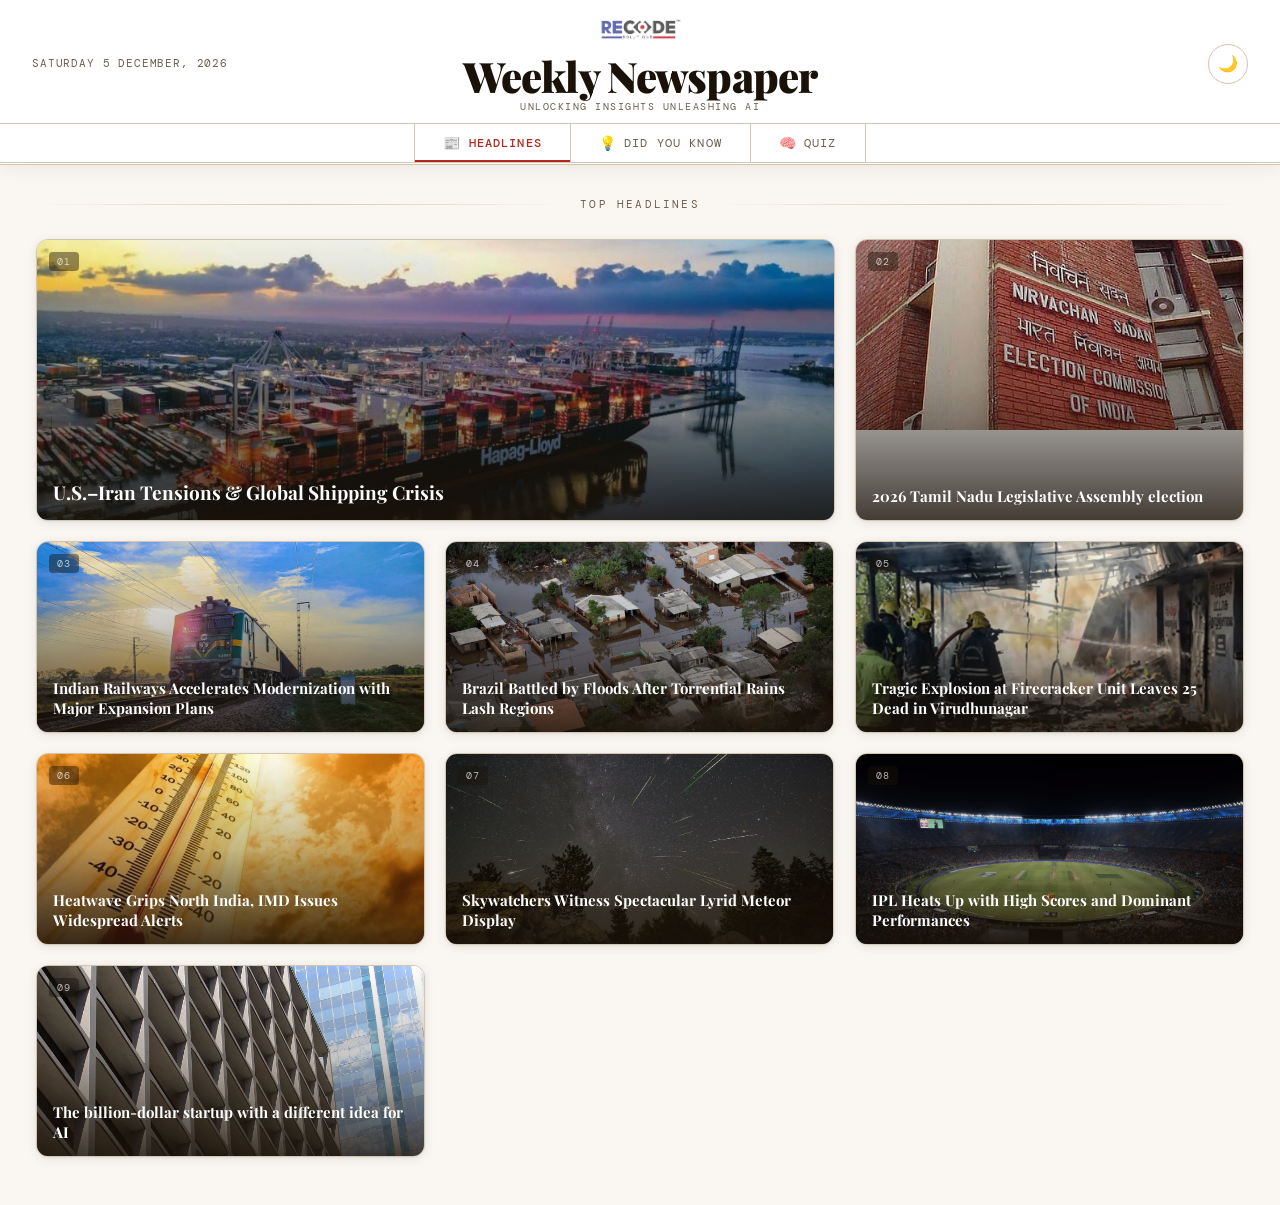
==== commit 5ae94372: "Update index.html removed breaking news" ====
--- a/index.html
+++ b/index.html
@@ -121,7 +121,7 @@
         <div class="popup-counter" id="popupCounter"></div>
       </div>
       <div class="popup-body">
-        <div class="popup-category">Breaking News</div>
+        
         <h2 id="popupTitle" class="popup-title"></h2>
         <div class="popup-divider"></div>
         <p id="popupText" class="popup-text"></p>
@@ -139,4 +139,4 @@
 
   <script src="script.js"></script>
 </body>
-</html>+</html>
--- a/style.css
+++ b/style.css
@@ -554,7 +554,7 @@
 
 .winner-image img {
   width: 100%;
-  height: 240px;
+  height: 300px;
   object-fit: cover;
   display: block;
   filter: blur(10px) saturate(0.8);
@@ -903,4 +903,13 @@
   .nav-btn span:not(.nav-icon) { display: none; }
   .newspaper-title { font-size: 24px; }
   .popup-content { max-height: 95vh; }
+}
+
+/* FIX ONLY SECOND NEWS CARD */
+.news-card:nth-child(2) {
+  display: flex;
+}
+
+.news-card:nth-child(2) .card-img-wrap {
+  flex: 1;
 }
